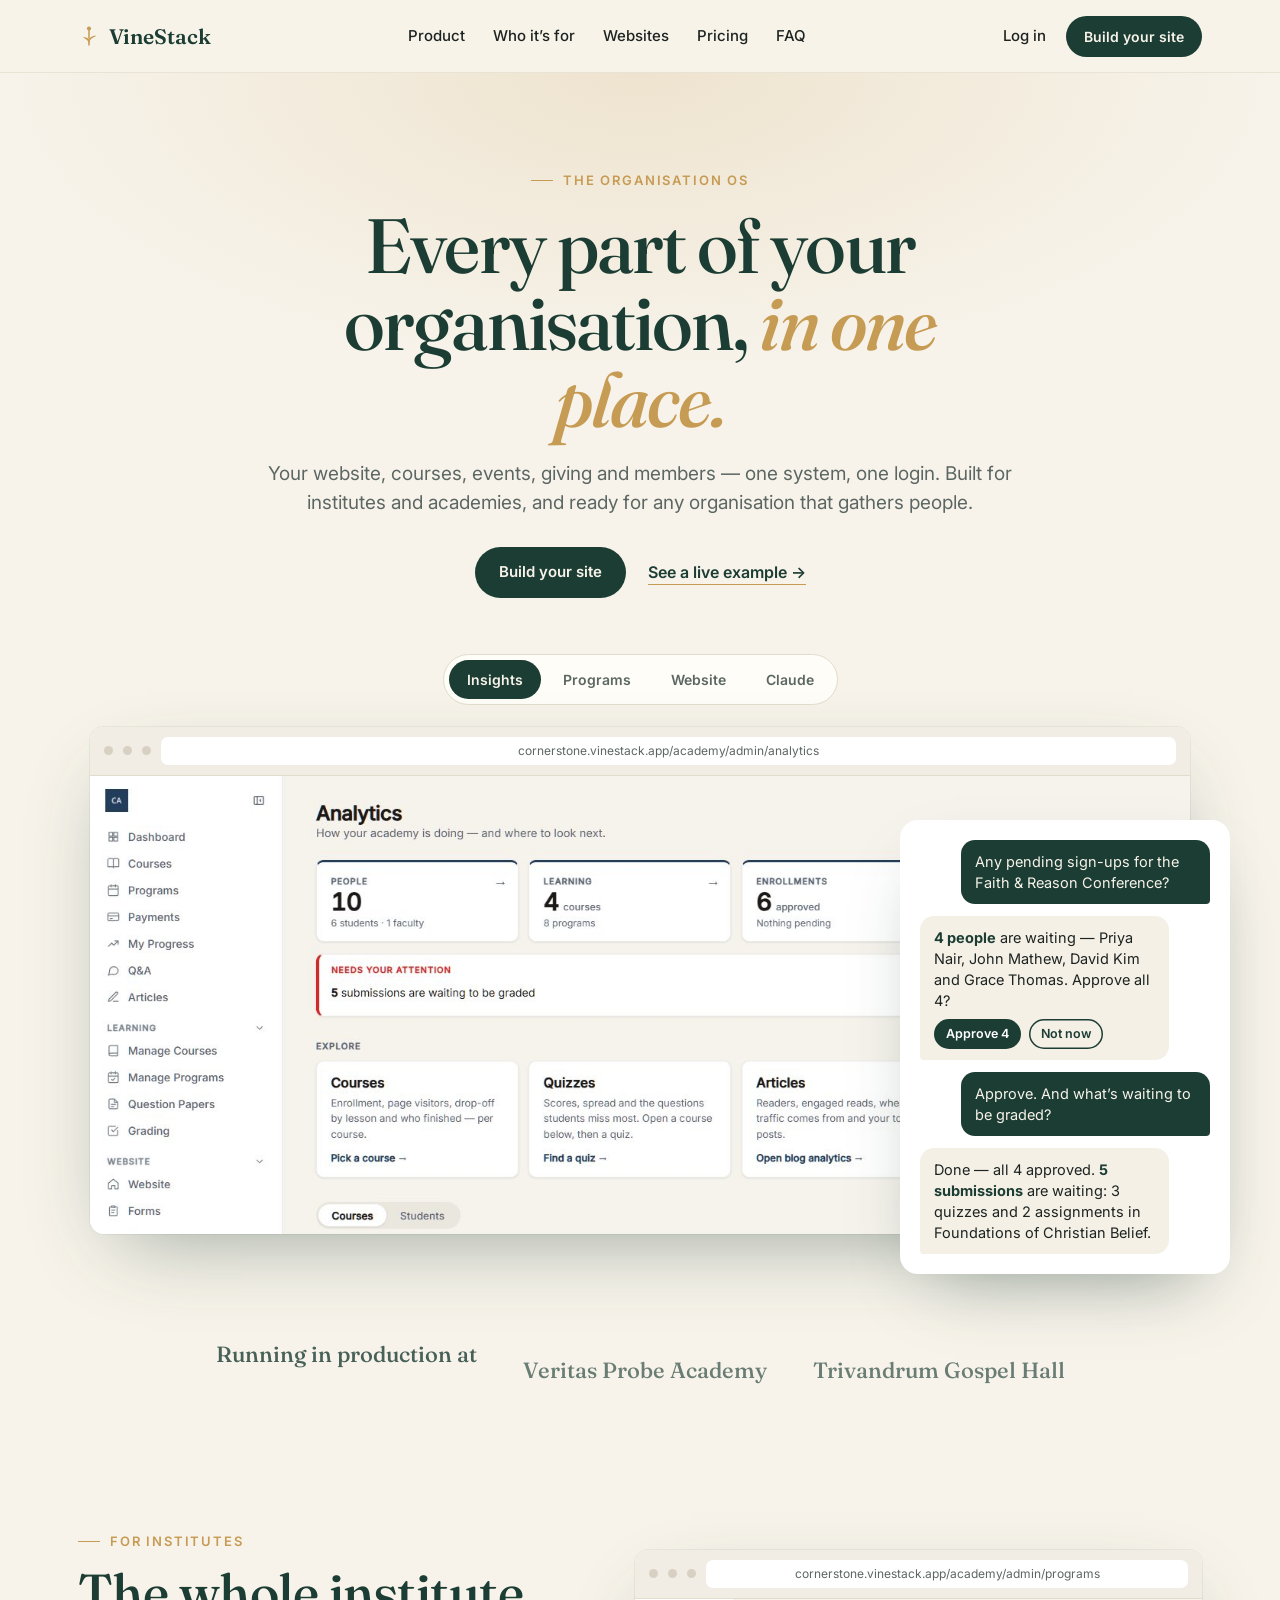
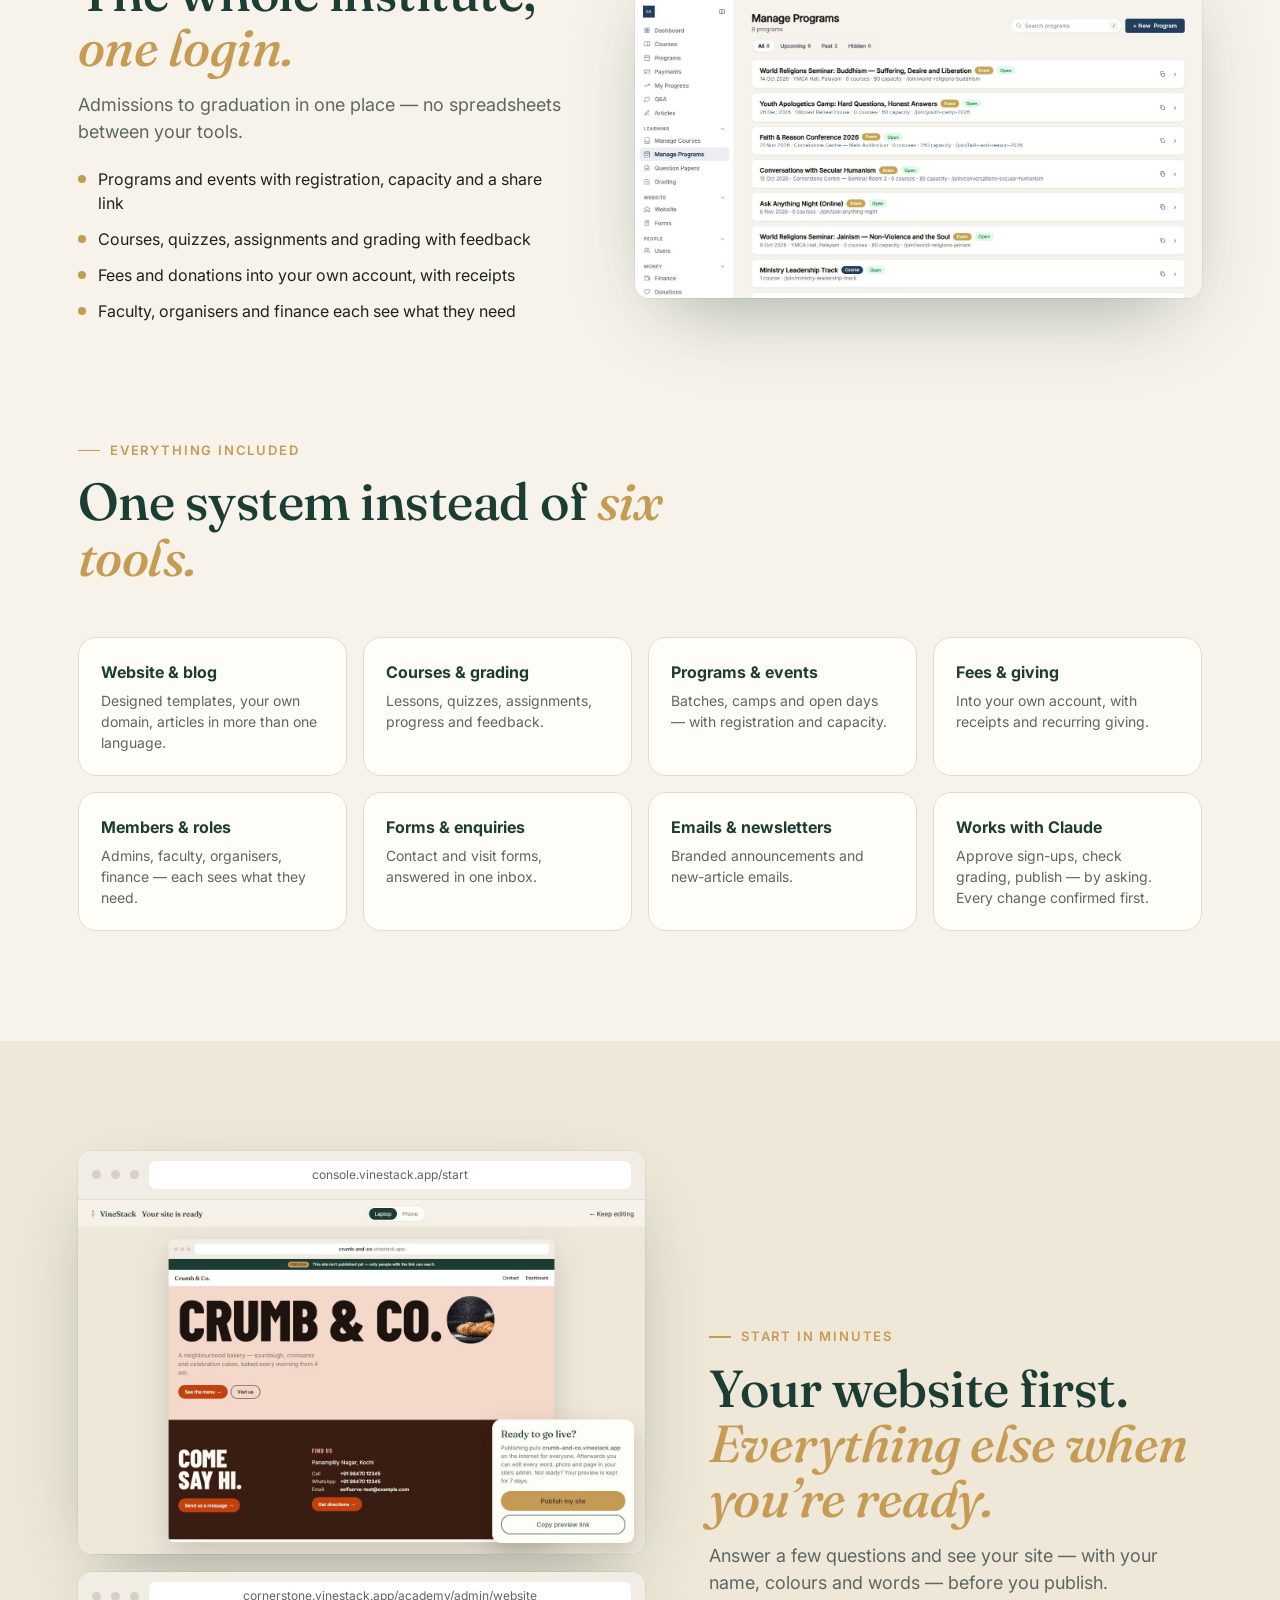
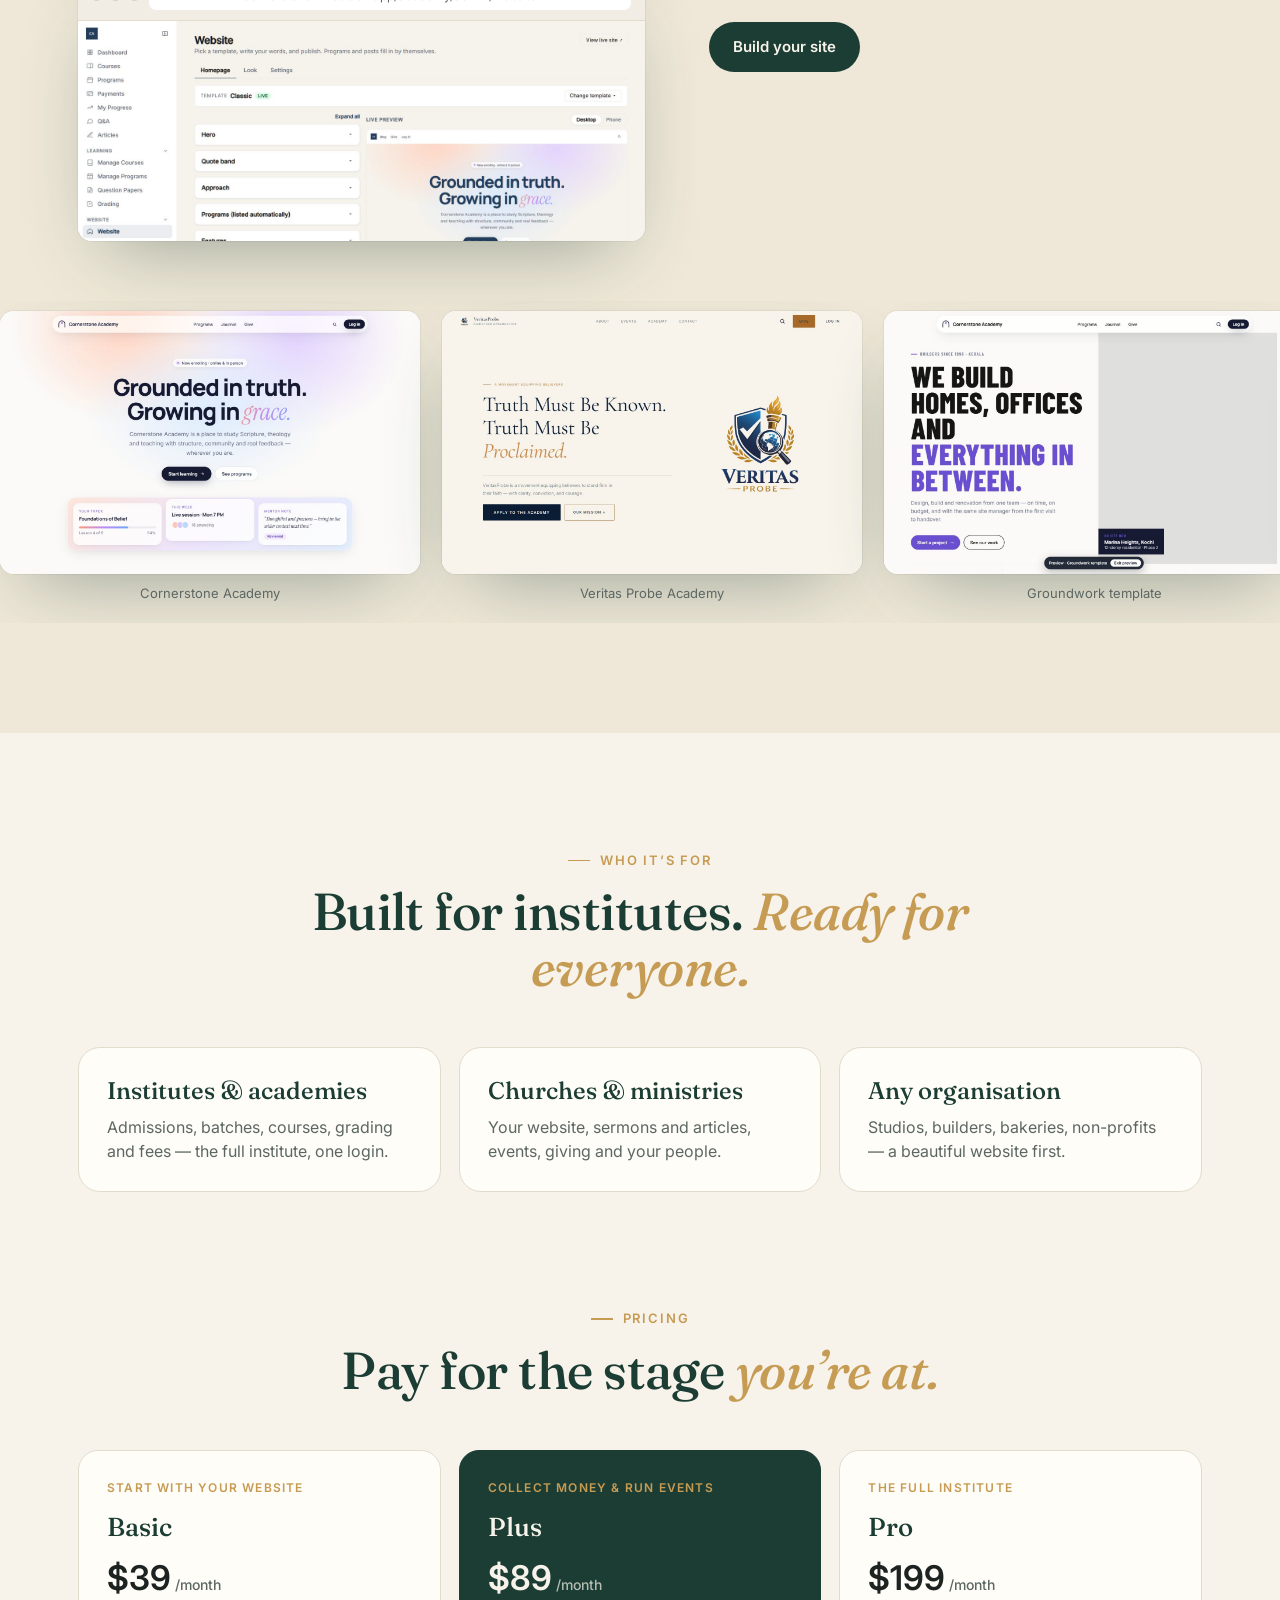
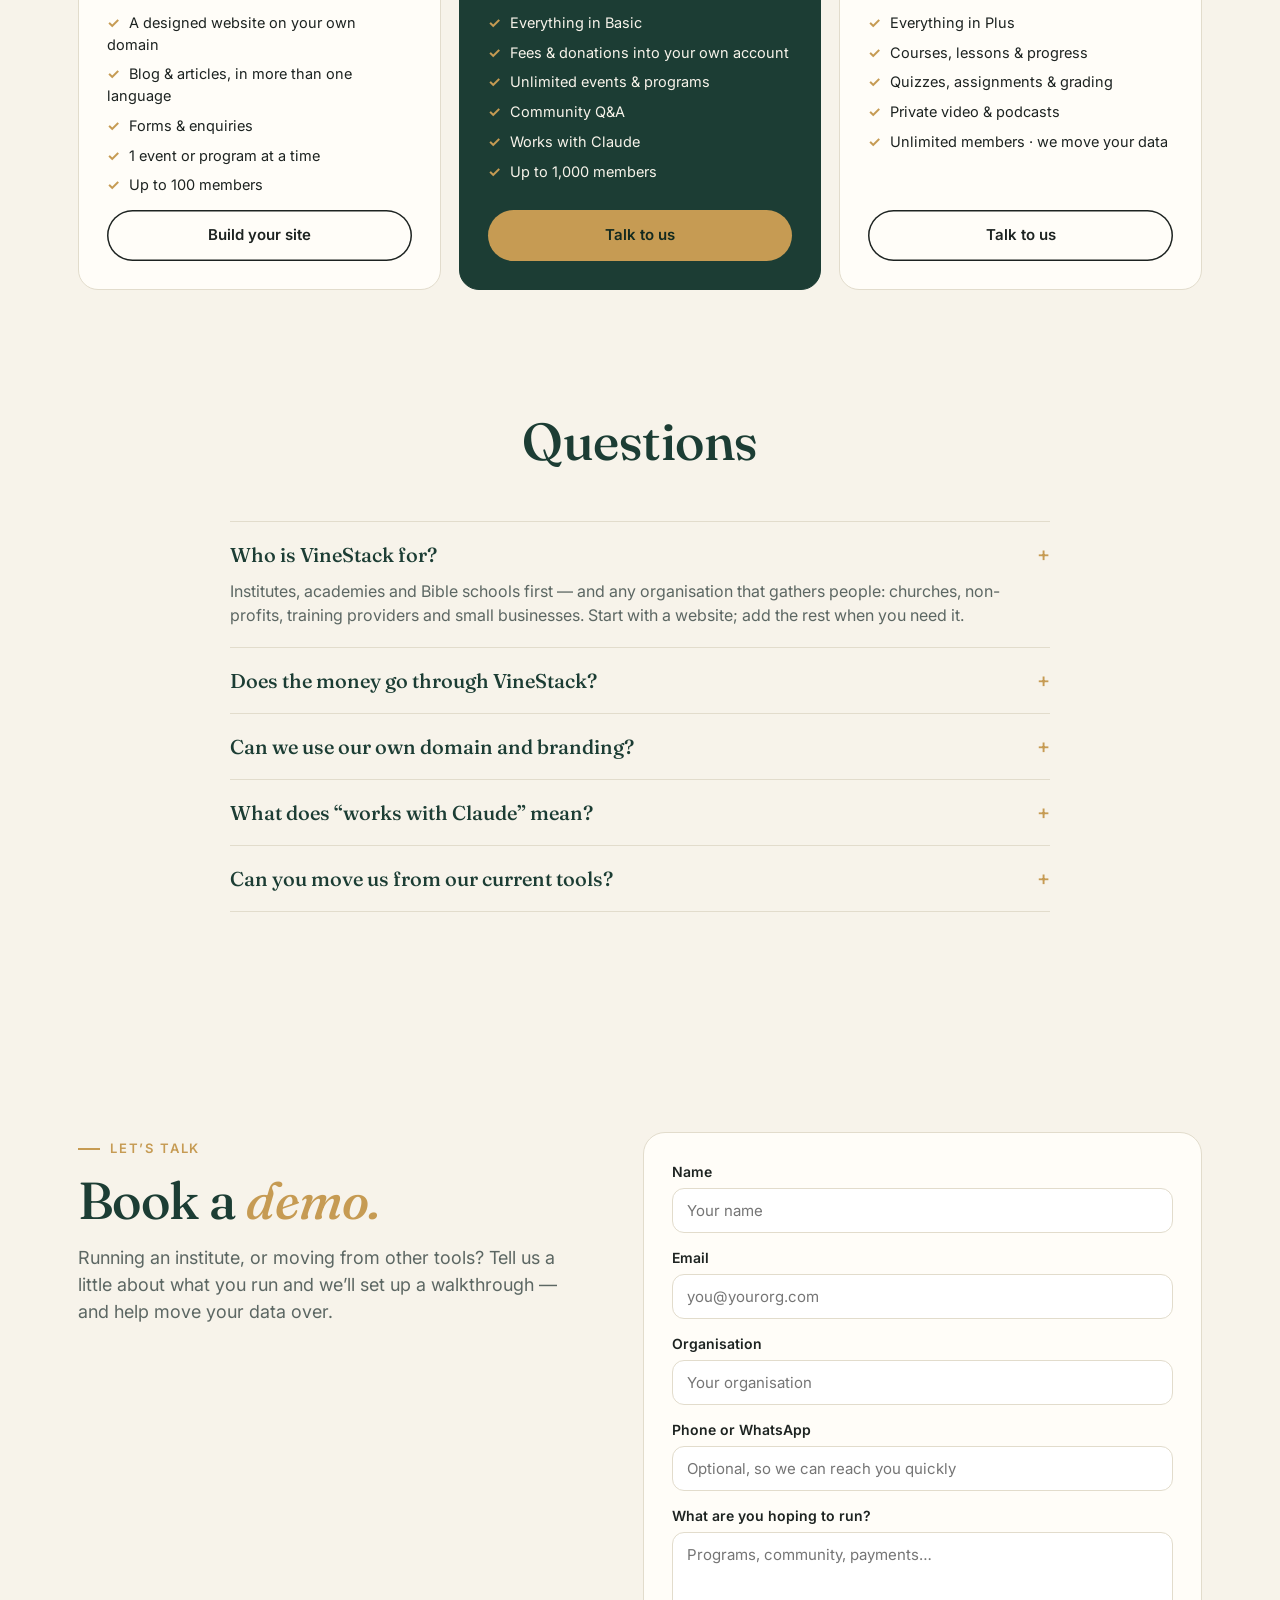
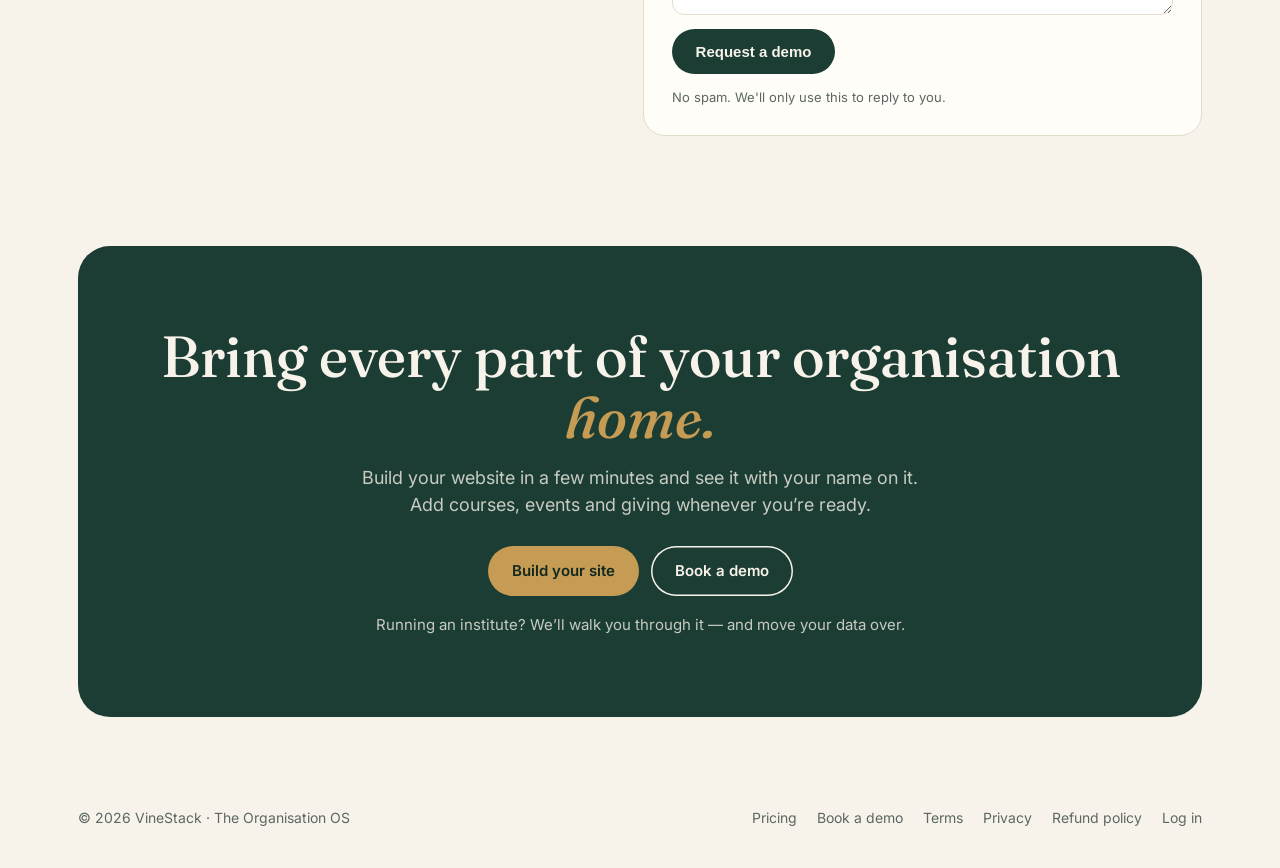
==== alternate.html @ e0dd8865 "feat(home): new homepage — "Every part of your organisation, in one place" Two designs up for review" ====
<!DOCTYPE html>
<html lang="en">
<head>
  <!-- Google tag (gtag.js) -->
  <script async src="https://www.googletagmanager.com/gtag/js?id=G-STNN6Y0M70"></script>
  <script>
    window.dataLayer = window.dataLayer || [];
    function gtag(){dataLayer.push(arguments);}
    gtag('js', new Date());
    gtag('config', 'G-STNN6Y0M70');
  </script>

  <meta charset="UTF-8" />
  <meta name="viewport" content="width=device-width, initial-scale=1.0" />

  <!-- Primary meta -->
  <title>VineStack — every part of your organisation, in one place</title>
  <meta name="description" content="The Organisation OS: your website, courses, events, giving and members in one system with one login. Built for institutes and academies, ready for any organisation that gathers people." />
  <meta name="keywords" content="organisation OS, all-in-one platform, LMS, learning management system, online courses, quizzes and grading, event registration, online giving, donations, member management, community platform, academy software, church software, ministry software, non-profit software, VineStack" />
  <meta name="author" content="VineStack" />
  <meta name="robots" content="noindex, follow" />
  <meta name="theme-color" content="#1c3d34" />
  <link rel="canonical" href="https://vinestack.app/" />
  <link rel="icon" href="/favicon.ico" sizes="any" />
  <link rel="icon" type="image/png" sizes="32x32" href="/favicon-32x32.png" />
  <link rel="icon" type="image/png" sizes="16x16" href="/favicon-16x16.png" />
  <link rel="apple-touch-icon" sizes="180x180" href="/apple-touch-icon.png" />

  <!-- Open Graph / Facebook / WhatsApp / LinkedIn -->
  <meta property="og:type" content="website" />
  <meta property="og:site_name" content="VineStack" />
  <meta property="og:url" content="https://vinestack.app/" />
  <meta property="og:title" content="VineStack — every part of your organisation, in one place" />
  <meta property="og:description" content="The Organisation OS: your website, courses, events, giving and members in one system with one login. Built for institutes and academies, ready for any organisation that gathers people." />
  <meta property="og:image" content="https://vinestack.app/og-image.png" />
  <meta property="og:image:width" content="1200" />
  <meta property="og:image:height" content="630" />
  <meta property="og:image:alt" content="VineStack: the operating system for your organisation" />
  <meta property="og:locale" content="en_US" />

  <!-- Twitter / X -->
  <meta name="twitter:card" content="summary_large_image" />
  <meta name="twitter:title" content="VineStack — every part of your organisation, in one place" />
  <meta name="twitter:description" content="The Organisation OS: your website, courses, events, giving and members in one system with one login. Built for institutes and academies, ready for any organisation that gathers people." />
  <meta name="twitter:image" content="https://vinestack.app/og-image.png" />

  <!-- Structured data: helps Google show it as a software product -->
  <script type="application/ld+json">
  {
    "@context": "https://schema.org",
    "@type": "SoftwareApplication",
    "name": "VineStack",
    "applicationCategory": "EducationalApplication",
    "applicationSubCategory": "Learning and organisation management",
    "operatingSystem": "Web",
    "url": "https://vinestack.app/",
    "image": "https://vinestack.app/og-image.png",
    "description": "The operating system for academies, churches, non-profits and training organisations: courses and programs, quizzes and grading, events, content, community and payments in one system.",
    "featureList": "Programs and courses, Quizzes and grading, Progress tracking, Event registration, Articles and blog, Q&A community, Fees and online giving, Roles and permissions, Custom domain and branding, Works with Claude (MCP)",
    "publisher": { "@type": "Organization", "name": "VineStack", "url": "https://vinestack.app/" },
    "offers": {
      "@type": "AggregateOffer",
      "lowPrice": "2499",
      "highPrice": "9999",
      "priceCurrency": "INR"
    }
  }
  </script>
  <script type="application/ld+json">
{
  "@context": "https://schema.org",
  "@type": "Organization",
  "name": "VineStack",
  "url": "https://vinestack.app/",
  "logo": "https://vinestack.app/apple-touch-icon.png",
  "description": "VineStack makes the operating system for academies, churches, non-profits and training organisations."
}
  </script>
  <script type="application/ld+json">
{
  "@context": "https://schema.org",
  "@type": "FAQPage",
  "mainEntity": [
    {
      "@type": "Question",
      "name": "Who is VineStack for?",
      "acceptedAnswer": {
        "@type": "Answer",
        "text": "Academies, churches and faith organisations, non-profits, coaches and training organisations: anyone who runs programs, teaches or trains people, and wants their community in one place. It is built for education first and works for any organisation that gathers and grows people."
      }
    },
    {
      "@type": "Question",
      "name": "What does VineStack replace?",
      "acceptedAnswer": {
        "@type": "Answer",
        "text": "Most organisations stitch together a course platform, a quiz or grading tool, event sign-up forms, a donation page, a blog and a member spreadsheet. VineStack does all of it in one system, with one member list, one login and one design."
      }
    },
    {
      "@type": "Question",
      "name": "How do payments work, and which countries do you support?",
      "acceptedAnswer": {
        "@type": "Answer",
        "text": "Course fees, event registrations and donations go straight into your organisation's own payment account. VineStack never holds your money. Razorpay is supported today and Stripe is on the way, and we set up your payment provider with you during onboarding."
      }
    },
    {
      "@type": "Question",
      "name": "Can we use our own domain and branding?",
      "acceptedAnswer": {
        "@type": "Answer",
        "text": "Yes. On every plan your site runs on your own domain, with your colours, fonts, menu and homepage, all set from the admin console without code."
      }
    },
    {
      "@type": "Question",
      "name": "Is our data kept separate and backed up?",
      "acceptedAnswer": {
        "@type": "Answer",
        "text": "Yes. Every organisation's data is kept separate from every other organisation's, and the whole system is backed up automatically to private storage on a schedule."
      }
    },
    {
      "@type": "Question",
      "name": "What does “Works with Claude” mean?",
      "acceptedAnswer": {
        "@type": "Answer",
        "text": "On Pro, you can connect Claude to VineStack and run everyday work by asking: grade the next submission, approve sign-ups, check who still owes fees, draft and publish an article. Claude acts with your own permissions, every change is confirmed before it happens, and admins decide whether it is switched on."
      }
    },
    {
      "@type": "Question",
      "name": "Does it work on phones?",
      "acceptedAnswer": {
        "@type": "Answer",
        "text": "Yes. Every page, from lessons and quizzes to the admin tools, is built to work on phones, tablets and desktops."
      }
    },
    {
      "@type": "Question",
      "name": "Can you help us move from our current tools?",
      "acceptedAnswer": {
        "@type": "Answer",
        "text": "Yes. We set up every plan with you, and setup is free when you pay yearly. On Pro we also migrate your data for you. Non-profits can ask about our discount."
      }
    }
  ]
}
  </script>

  <link rel="preconnect" href="https://fonts.googleapis.com" />
  <link rel="preconnect" href="https://fonts.gstatic.com" crossorigin />
  <link href="https://fonts.googleapis.com/css2?family=Fraunces:ital,opsz,wght@0,9..144,400;0,9..144,500;0,9..144,600;1,9..144,500&family=Inter:wght@400;500;600;700&display=swap" rel="stylesheet" />
  <link rel="stylesheet" href="/home.css" />
<style>
.b-hero { padding: 90px 0 0; text-align: center; background: radial-gradient(900px 420px at 50% 0%, rgba(198,155,83,.18), transparent 70%); }
.b-hero h1 { margin: 18px auto 0; max-width: 15ch; font: 500 clamp(46px, 6vw, 84px)/1 var(--serif); color: var(--vine); letter-spacing: -0.025em; }
.b-hero h1 em { color: var(--gold); }
.b-hero p { margin: 22px auto 30px; max-width: 40em; font-size: 19px; color: var(--mut); }
.b-hero .row { display: flex; gap: 12px; justify-content: center; flex-wrap: wrap; }
.b-tabs { display: inline-flex; gap: 4px; margin: 56px auto 22px; padding: 5px; border-radius: 99px; background: var(--paper); border: 1px solid var(--line); flex-wrap: wrap; justify-content: center; }
.b-tabs span { padding: 9px 18px; border-radius: 99px; font-size: 14px; font-weight: 600; color: var(--mut); }
.b-tabs span.on { background: var(--vine); color: var(--ivory); }
.b-stage { max-width: 1100px; margin: 0 auto; position: relative; text-align: left; }
.b-stage .float { position: absolute; right: -40px; bottom: -40px; width: 330px; }
.b-logos { padding: 90px 0 30px; text-align: center; font-size: 14px; color: var(--mut); }
.b-logos div { display: flex; justify-content: center; gap: 46px; flex-wrap: wrap; margin-top: 16px; font: 500 22px var(--serif); color: var(--vine); opacity: .8; }
.b-split { display: grid; grid-template-columns: 1fr 1.15fr; gap: 64px; align-items: center; }
.b-split.rev { grid-template-columns: 1.15fr 1fr; }
.b-list { margin: 22px 0 0; padding: 0; list-style: none; display: grid; gap: 12px; }
.b-list li { display: flex; gap: 12px; font-size: 16px; }
.b-list li::before { content: ''; flex: none; width: 8px; height: 8px; border-radius: 50%; background: var(--gold); margin-top: 8px; }
.b-grid { display: grid; grid-template-columns: repeat(4, 1fr); gap: 16px; }
.b-grid div { background: var(--paper); border: 1px solid var(--line); border-radius: 18px; padding: 22px; }
.b-grid b { display: block; font-size: 16px; margin-bottom: 6px; color: var(--vine); }
.b-grid p { margin: 0; font-size: 14px; color: var(--mut); }
.b-who { display: grid; grid-template-columns: repeat(3, 1fr); gap: 18px; }
.b-who article { padding: 28px; border-radius: 22px; background: var(--paper); border: 1px solid var(--line); }
.b-who h3 { margin: 0 0 10px; font: 500 24px var(--serif); color: var(--vine); }
.b-who p { margin: 0; color: var(--mut); }
@media (max-width: 900px) {
  .b-stage .float { position: static; width: auto; margin-top: 20px; }
  .b-split, .b-split.rev { grid-template-columns: 1fr; gap: 32px; }
  .b-grid { grid-template-columns: 1fr 1fr; }
  .b-who { grid-template-columns: 1fr; }
}

/* Book a demo (form posts to VineStack Leads) */
.demo-in { display: grid; grid-template-columns: 1fr 1.1fr; gap: 56px; align-items: start; }
.demo-form { background: var(--paper); border: 1px solid var(--line); border-radius: 22px; padding: 28px; display: grid; gap: 14px; }
.demo-form label { display: grid; gap: 6px; font-size: 14px; font-weight: 600; color: var(--ink); }
.demo-form input, .demo-form textarea { font: 400 15px var(--sans); padding: 12px 14px; border-radius: 12px; border: 1px solid var(--line); background: #fff; color: var(--ink); }
.demo-form input:focus, .demo-form textarea:focus { outline: 2px solid var(--gold-soft); border-color: var(--gold); }
.demo-form .btn { justify-self: start; }
.form-note { margin: 0; font-size: 13px; color: var(--mut); }
@media (max-width: 900px) { .demo-in { grid-template-columns: 1fr; gap: 28px; } }
</style>
</head>
<body>
<header class="nav"><div class="wrap">
  <a class="brand" href="/"><svg width="22" height="22" viewBox="0 0 32 32" aria-hidden="true"><path d="M16 29c0-6-4-9-9-11 5-1 9 1 9 6zM16 29c0-8 5-11 11-13-6-1-11 2-11 9z" fill="currentColor"/><path d="M16 29V7" stroke="currentColor" stroke-width="2.2" stroke-linecap="round" fill="none"/><circle cx="16" cy="5" r="3" fill="currentColor"/></svg>VineStack</a>
  <nav class="nav-links"><a href="#os">Product</a><a href="#who">Who it’s for</a><a href="#sites">Websites</a><a href="#plans">Pricing</a><a href="#faq">FAQ</a></nav>
  <div class="nav-right"><a href="https://console.vinestack.app/" style="font-weight:500;font-size:15px;margin-right:10px">Log in</a><a class="btn btn-sm btn-vine" href="https://console.vinestack.app/start">Build your site</a></div>
</div></header>

<section class="b-hero"><div class="wrap">
  <span class="eyebrow">The Organisation OS</span><h1>Every part of your organisation, <em>in one place.</em></h1><p>Your website, courses, events, giving and members — one system, one login. Built for institutes and academies, and ready for any organisation that gathers people.</p>
  <div class="row" style="align-items:center;gap:22px"><a class="btn btn-vine" href="https://console.vinestack.app/start">Build your site</a><a href="https://cornerstone.vinestack.app" target="_blank" rel="noopener" style="font-weight:600;color:var(--vine);border-bottom:1.5px solid var(--gold)">See a live example →</a></div>
  <div class="b-tabs"><span class="on">Insights</span><span>Programs</span><span>Website</span><span>Claude</span></div>
  <div class="b-stage"><div class="frame"><div class="frame-bar"><i></i><i></i><i></i><span>cornerstone.vinestack.app/academy/admin/analytics</span></div><img src="/img/r-analytics.jpg" alt="" style="aspect-ratio:1440/600;object-fit:cover;object-position:top"></div><div class="float"><div class="chat">
  <div class="msg me">Any pending sign-ups for the Faith &amp; Reason Conference?</div>
  <div class="msg ai"><b>4 people</b> are waiting — Priya Nair, John Mathew, David Kim and Grace Thomas. Approve all 4?<div class="confirm"><span>Approve 4</span><span>Not now</span></div></div>
  <div class="msg me">Approve. And what’s waiting to be graded?</div>
  <div class="msg ai">Done — all 4 approved. <b>5 submissions</b> are waiting: 3 quizzes and 2 assignments in Foundations of Christian Belief.</div>
</div></div></div>
</div></section>
<section class="b-logos"><div class="wrap">Running in production at<div><span>Veritas Probe Academy</span><span>Trivandrum Gospel Hall</span></div></div></section>
<section class="sec" id="os"><div class="wrap">
  <div class="b-split"><div class="sec-head" style="margin:0"><span class="eyebrow">For institutes</span><h2>The whole institute, <em>one login.</em></h2><p>Admissions to graduation in one place — no spreadsheets between your tools.</p>
    <ul class="b-list"><li>Programs and events with registration, capacity and a share link</li><li>Courses, quizzes, assignments and grading with feedback</li><li>Fees and donations into your own account, with receipts</li><li>Faculty, organisers and finance each see what they need</li></ul></div>
    <div><div class="frame"><div class="frame-bar"><i></i><i></i><i></i><span>cornerstone.vinestack.app/academy/admin/programs</span></div><img src="/img/r-programs.jpg" alt="" style="aspect-ratio:1440/760;object-fit:cover;object-position:top"></div></div></div>
</div></section>
<section class="sec" style="padding-top:0"><div class="wrap"><div class="sec-head"><span class="eyebrow">Everything included</span><h2>One system instead of <em>six tools.</em></h2></div>
  <div class="b-grid"><div><b>Website &amp; blog</b><p>Designed templates, your own domain, articles in more than one language.</p></div><div><b>Courses &amp; grading</b><p>Lessons, quizzes, assignments, progress and feedback.</p></div><div><b>Programs &amp; events</b><p>Batches, camps and open days — with registration and capacity.</p></div><div><b>Fees &amp; giving</b><p>Into your own account, with receipts and recurring giving.</p></div><div><b>Members &amp; roles</b><p>Admins, faculty, organisers, finance — each sees what they need.</p></div><div><b>Forms &amp; enquiries</b><p>Contact and visit forms, answered in one inbox.</p></div><div><b>Emails &amp; newsletters</b><p>Branded announcements and new-article emails.</p></div><div><b>Works with Claude</b><p>Approve sign-ups, check grading, publish — by asking. Every change confirmed first.</p></div></div></div></section>
<section class="sec" id="sites" style="background:var(--ivory2)"><div class="wrap"><div class="b-split rev">
  <div style="display:grid;gap:18px"><div class="frame"><div class="frame-bar"><i></i><i></i><i></i><span>console.vinestack.app/start</span></div><img src="/img/signup-review.jpg" alt=""></div><div class="frame"><div class="frame-bar"><i></i><i></i><i></i><span>cornerstone.vinestack.app/academy/admin/website</span></div><img src="/img/r-website.jpg" alt="" style="aspect-ratio:1440/560;object-fit:cover;object-position:top"></div></div>
  <div class="sec-head" style="margin:0"><span class="eyebrow">Start in minutes</span><h2>Your website first. <em>Everything else when you’re ready.</em></h2><p>Answer a few questions and see your site — with your name, colours and words — before you publish.</p>
    <div style="margin-top:26px"><a class="btn btn-vine" href="https://console.vinestack.app/start">Build your site</a></div></div></div></div>
  <div style="margin-top:60px"><div style="overflow:hidden;padding:10px 0 20px"><div class="strip"><div><div class="frame"><img src="/img/site-cornerstone.jpg" alt=""></div><div class="strip-cap">Cornerstone Academy</div></div><div><div class="frame"><img src="/img/site-veritas.jpg" alt=""></div><div class="strip-cap">Veritas Probe Academy</div></div><div><div class="frame"><img src="/img/site-groundwork.jpg" alt=""></div><div class="strip-cap">Groundwork template</div></div><div><div class="frame"><img src="/img/site-shopfront.jpg" alt=""></div><div class="strip-cap">Shopfront template</div></div><div><div class="frame"><img src="/img/site-billboard.jpg" alt=""></div><div class="strip-cap">Billboard template</div></div><div><div class="frame"><img src="/img/site-cornerstone.jpg" alt=""></div><div class="strip-cap">Cornerstone Academy</div></div><div><div class="frame"><img src="/img/site-veritas.jpg" alt=""></div><div class="strip-cap">Veritas Probe Academy</div></div><div><div class="frame"><img src="/img/site-groundwork.jpg" alt=""></div><div class="strip-cap">Groundwork template</div></div><div><div class="frame"><img src="/img/site-shopfront.jpg" alt=""></div><div class="strip-cap">Shopfront template</div></div><div><div class="frame"><img src="/img/site-billboard.jpg" alt=""></div><div class="strip-cap">Billboard template</div></div></div></div></div></section>
<section class="sec" id="who"><div class="wrap"><div class="sec-head center"><span class="eyebrow">Who it’s for</span><h2>Built for institutes. <em>Ready for everyone.</em></h2></div>
  <div class="b-who"><article><h3>Institutes &amp; academies</h3><p>Admissions, batches, courses, grading and fees — the full institute, one login.</p></article><article><h3>Churches &amp; ministries</h3><p>Your website, sermons and articles, events, giving and your people.</p></article><article><h3>Any organisation</h3><p>Studios, builders, bakeries, non-profits — a beautiful website first.</p></article></div></div></section>
<section class="sec" id="plans" style="padding-top:0"><div class="wrap"><div class="sec-head center"><span class="eyebrow">Pricing</span><h2>Pay for the stage <em>you’re at.</em></h2></div><div class="plans">
  <div class="plan"><span class="stage">Start with your website</span><h3>Basic</h3><div class="price"><span data-k="cur">₹</span><span class="price-amt" data-plan="basic">2,499</span><small> /month</small></div>
    <ul><li>A designed website on your own domain</li><li>Blog &amp; articles, in more than one language</li><li>Forms &amp; enquiries</li><li>1 event or program at a time</li><li>Up to 100 members</li></ul><a class="btn btn-line" href="https://console.vinestack.app/start">Build your site</a></div>
  <div class="plan feat"><span class="stage">Collect money &amp; run events</span><h3>Plus</h3><div class="price"><span data-k="cur">₹</span><span class="price-amt" data-plan="plus">4,999</span><small> /month</small></div>
    <ul><li>Everything in Basic</li><li>Fees &amp; donations into your own account</li><li>Unlimited events &amp; programs</li><li>Community Q&amp;A</li><li>Works with Claude</li><li>Up to 1,000 members</li></ul><a class="btn btn-gold" href="#demo">Talk to us</a></div>
  <div class="plan"><span class="stage">The full institute</span><h3>Pro</h3><div class="price"><span data-k="cur">₹</span><span class="price-amt" data-plan="pro">9,999</span><small> /month</small></div>
    <ul><li>Everything in Plus</li><li>Courses, lessons &amp; progress</li><li>Quizzes, assignments &amp; grading</li><li>Private video &amp; podcasts</li><li>Unlimited members · we move your data</li></ul><a class="btn btn-line" href="#demo">Talk to us</a></div>
</div></div></section>
<section class="sec" id="faq" style="padding-top:0"><div class="wrap"><div class="sec-head center"><h2>Questions</h2></div><div class="faq">
  <details open><summary>Who is VineStack for?</summary><p>Institutes, academies and Bible schools first — and any organisation that gathers people: churches, non-profits, training providers and small businesses. Start with a website; add the rest when you need it.</p></details>
  <details><summary>Does the money go through VineStack?</summary><p>No. Fees and donations go straight into your organisation’s own Razorpay or Stripe account. VineStack never holds your money.</p></details>
  <details><summary>Can we use our own domain and branding?</summary><p>Yes, on every plan — your domain, your colours, your logo and your words, all changed from your own admin.</p></details>
  <details><summary>What does “works with Claude” mean?</summary><p>Connect Claude and run everyday work by asking — check who owes fees, approve sign-ups, grade the next submission, publish an article. Every change is confirmed before it happens.</p></details>
  <details><summary>Can you move us from our current tools?</summary><p>Yes. Setup is included on yearly plans, and on Pro we migrate your data for you.</p></details>
</div></div></section>
<section class="sec demo" id="demo"><div class="wrap demo-in">
  <div class="sec-head" style="margin:0"><span class="eyebrow">Let’s talk</span><h2>Book a <em>demo.</em></h2>
    <p>Running an institute, or moving from other tools? Tell us a little about what you run and we’ll set up a walkthrough — and help move your data over.</p></div>
  <form class="demo-form" id="demo-form">
        <!-- Goes to VineStack (Platform console → Leads). Honeypot: people never see or fill it. -->
        <input type="text" name="website" style="display:none" tabindex="-1" autocomplete="off" aria-hidden="true" />
        <label>Name
          <input type="text" name="name" required placeholder="Your name" />
        </label>
        <label>Email
          <input type="email" name="email" required placeholder="you@yourorg.com" />
        </label>
        <label>Organisation
          <input type="text" name="organisation" placeholder="Your organisation" />
        </label>
        <label>Phone or WhatsApp
          <input type="tel" name="phone" placeholder="Optional, so we can reach you quickly" autocomplete="tel" />
        </label>
        <label>What are you hoping to run?
          <textarea name="message" rows="3" placeholder="Programs, community, payments…"></textarea>
        </label>
        <button class="btn btn-vine" type="submit">Request a demo</button>
        <p class="form-note" id="form-status">No spam. We'll only use this to reply to you.</p>
      </form>
</div></section>
<div class="wrap" style="padding-bottom:30px"><div class="final"><h2>Bring every part of your organisation <em>home.</em></h2>
  <p>Build your website in a few minutes and see it with your name on it. Add courses, events and giving whenever you’re ready.</p>
  <div class="row"><a class="btn btn-gold" href="https://console.vinestack.app/start">Build your site</a><a class="btn btn-line" href="#demo">Book a demo</a></div>
  <p style="margin:18px auto 0;font-size:15px">Running an institute? We’ll walk you through it — and move your data over.</p></div></div>
<footer class="foot"><div class="wrap"><span>© 2026 VineStack · The Organisation OS</span><nav><a href="#plans">Pricing</a><a href="#demo">Book a demo</a><a href="/terms">Terms</a><a href="/privacy">Privacy</a><a href="/refund-policy">Refund policy</a><a href="https://console.vinestack.app/">Log in</a></nav></div></footer>
<script type="application/json" id="vs-prices">{"in": {"currency": "INR", "cur": "₹", "save": "2 months free", "plans": {"basic": {"monthly": "2,499", "annual": "2,083", "yearly": "24,990"}, "plus": {"monthly": "4,999", "annual": "4,166", "yearly": "49,990"}, "pro": {"monthly": "9,999", "annual": "8,333", "yearly": "99,990"}}, "k": {"onboarding": "₹4,999 once", "paymentsFoot": "fees and donations go straight into your organisation's own account. Razorpay is supported today and Stripe is on the way. We'll set up your payment provider with you during onboarding."}}, "us": {"currency": "USD", "cur": "$", "save": "2 months free", "plans": {"basic": {"monthly": "39", "annual": "33", "yearly": "390"}, "plus": {"monthly": "89", "annual": "74", "yearly": "890"}, "pro": {"monthly": "199", "annual": "166", "yearly": "1,990"}}, "k": {"onboarding": "$149 once", "paymentsFoot": "fees and donations go straight into your organisation's own account. Razorpay is supported today and Stripe is on the way. We'll set up your payment provider with you during onboarding."}}}</script>
<script>
  // Region prices: the edge worker fills them in; locally, pick by time zone / ?region=.
  (function () {
    const PRICES = JSON.parse(document.getElementById('vs-prices').textContent);
    function setRegion(r) {
      const P = PRICES[r]; if (!P) return;
      document.documentElement.dataset.region = r;
      document.querySelectorAll('.price-amt').forEach((el) => { el.textContent = P.plans[el.dataset.plan].monthly; });
      document.querySelectorAll('[data-k="cur"]').forEach((el) => { el.textContent = P.cur; });
    }
    const served = Object.keys(PRICES);
    if (served.length === 1) { setRegion(served[0]); return; }
    const q = (new URLSearchParams(location.search).get('region') || '').toLowerCase();
    if (PRICES[q]) { setRegion(q); return; }
    const tz = Intl.DateTimeFormat().resolvedOptions().timeZone || '';
    setRegion(/^Asia\/(Kolkata|Calcutta)$/.test(tz) ? 'in' : 'us');
  })();
    document.getElementById('demo-form').addEventListener('submit', async (e) => {
      e.preventDefault();
      const form = e.currentTarget;
      const status = document.getElementById('form-status');
      const btn = form.querySelector('button[type="submit"]');
      const original = btn.textContent;

      btn.disabled = true;
      btn.textContent = 'Sending…';
      status.textContent = '';
      status.style.color = '';

      try {
        const data = Object.fromEntries(new FormData(form));
        data.region = document.documentElement.dataset.region || ''; // which prices they saw
        const res = await fetch('https://api.vinestack.app/api/leads', {
          method: 'POST',
          headers: { 'Content-Type': 'application/json', Accept: 'application/json' },
          body: JSON.stringify(data),
        });
        const json = await res.json().catch(() => ({}));
        if (res.ok && json.ok) {
          form.reset();
          btn.textContent = 'Sent ✓';
          status.textContent = "Thanks! We'll be in touch shortly.";
          status.style.color = 'var(--vine)';
        } else {
          // 400 = something to fix in the form (e.g. the email); show it as-is.
          const e = new Error(json.message || 'Submission failed');
          e.show = res.status === 400 && typeof json.message === 'string';
          throw e;
        }
      } catch (err) {
        btn.disabled = false;
        btn.textContent = original;
        status.textContent = err.show ? err.message : "Sorry, that didn't send. Please email us directly.";
        status.style.color = 'var(--danger, #c0392b)';
      }
    });
</script>
</body>
</html>
---- home.css ----
/* Shared base for the three vinestack.app homepage mockups (A, B, D). */
:root {
  --vine: #1c3d34; --vine-dark: #12291f; --vine-2: #24493f;
  --ivory: #f7f3ea; --ivory2: #efe8d8; --paper: #fffdf8;
  --gold: #c69b53; --gold-soft: #e7cfa0;
  --ink: #1d2321; --mut: #5c6763; --line: #e2dccc;
  --serif: 'Fraunces', Georgia, serif; --sans: 'Inter', system-ui, sans-serif;
}
* { box-sizing: border-box; }
html { scroll-behavior: smooth; }
body { margin: 0; background: var(--ivory); color: var(--ink); font-family: var(--sans); -webkit-font-smoothing: antialiased; line-height: 1.5; }
a { color: inherit; text-decoration: none; }
img { display: block; max-width: 100%; }
.wrap { max-width: 1180px; margin: 0 auto; padding: 0 28px; }
.serif { font-family: var(--serif); }
.eyebrow { display: inline-flex; align-items: center; gap: 10px; font-size: 13px; font-weight: 600; letter-spacing: 0.14em; text-transform: uppercase; color: var(--gold); }
.eyebrow::before { content: ''; width: 22px; height: 1.5px; background: currentColor; }
.btn { display: inline-flex; align-items: center; justify-content: center; gap: 8px; padding: 14px 24px; border-radius: 999px; font-weight: 600; font-size: 15px; border: 0; cursor: pointer; transition: transform .15s, background .15s; }
.btn:hover { transform: translateY(-1px); }
.btn-vine { background: var(--vine); color: var(--ivory); }
.btn-gold { background: var(--gold); color: var(--vine-dark); }
.btn-line { box-shadow: inset 0 0 0 1.5px currentColor; }
.btn-sm { padding: 10px 18px; font-size: 14px; }

/* nav */
.nav { position: sticky; top: 0; z-index: 30; backdrop-filter: blur(14px); background: rgba(247, 243, 234, 0.82); border-bottom: 1px solid rgba(226, 220, 204, 0.7); }
.nav .wrap { display: flex; align-items: center; justify-content: space-between; height: 72px; gap: 20px; }
.brand { display: flex; align-items: center; gap: 9px; font: 600 21px var(--serif); color: var(--vine); }
.brand svg { color: var(--gold); }
.nav-links { display: flex; align-items: center; gap: 28px; font-size: 15px; font-weight: 500; }
.nav-links a:not(.btn):hover { color: var(--gold); }
.nav-right { display: flex; align-items: center; gap: 10px; }
.nav.dark { background: rgba(18, 41, 31, 0.78); border-color: rgba(255, 255, 255, 0.08); color: var(--ivory); }
.nav.dark .brand { color: var(--ivory); }

/* sections */
.sec { padding: 110px 0; }
.sec-head { max-width: 680px; margin-bottom: 52px; }
.sec-head.center { margin-left: auto; margin-right: auto; text-align: center; }
.sec-head h2 { margin: 14px 0 0; font: 500 clamp(34px, 4.2vw, 52px)/1.06 var(--serif); color: var(--vine); letter-spacing: -0.01em; }
.sec-head h2 em { color: var(--gold); }
.sec-head p { margin: 16px 0 0; font-size: 18px; color: var(--mut); }

/* browser frame */
.frame { border-radius: 14px; overflow: hidden; background: #fff; box-shadow: 0 30px 80px -30px rgba(28, 61, 52, 0.45), 0 0 0 1px rgba(28, 61, 52, 0.06); }
.frame-bar { display: flex; align-items: center; gap: 10px; padding: 10px 14px; background: #f1ede5; border-bottom: 1px solid var(--line); }
.frame-bar i { width: 9px; height: 9px; border-radius: 50%; background: #d8d1c3; }
.frame-bar span { flex: 1; text-align: center; font-size: 12px; color: var(--mut); background: #fff; border-radius: 7px; padding: 5px; }

/* drawn admin dashboard */
.dash { display: grid; grid-template-columns: 190px 1fr; min-height: 420px; font-size: 12.5px; background: #fbfaf6; }
.dash-side { background: var(--vine); color: rgba(247, 243, 234, 0.8); padding: 18px 12px; display: grid; align-content: start; gap: 3px; }
.dash-side b { color: var(--ivory); font: 600 15px var(--serif); padding: 0 8px 14px; }
.dash-side span { padding: 8px 10px; border-radius: 8px; display: flex; align-items: center; gap: 9px; }
.dash-side span.on { background: rgba(255, 255, 255, 0.1); color: #fff; }
.dash-side span i { width: 7px; height: 7px; border-radius: 2px; background: var(--gold); opacity: 0.8; }
.dash-main { padding: 22px; display: grid; gap: 14px; align-content: start; }
.dash-main h4 { margin: 0; font: 500 20px var(--serif); color: var(--vine); }
.dash-kpis { display: grid; grid-template-columns: repeat(3, 1fr); gap: 12px; }
.kpi { background: #fff; border: 1px solid var(--line); border-radius: 12px; padding: 13px 14px; }
.kpi small { color: var(--mut); display: block; }
.kpi b { display: block; font: 600 22px var(--sans); margin-top: 4px; color: var(--ink); }
.kpi em { font-style: normal; color: #2f7a4f; font-size: 11.5px; }
.dash-row { display: grid; grid-template-columns: 1.3fr 1fr; gap: 12px; }
.panel { background: #fff; border: 1px solid var(--line); border-radius: 12px; padding: 13px 14px; }
.panel h5 { margin: 0 0 10px; font-size: 12.5px; }
.prow { display: flex; justify-content: space-between; align-items: center; padding: 7px 0; border-top: 1px solid #f0ece2; }
.prow:first-of-type { border-top: 0; }
.chip { font-size: 10.5px; font-weight: 600; padding: 2px 8px; border-radius: 99px; background: #e6f2ea; color: #2f7a4f; }
.chip.gold { background: #f6ecd6; color: #8a6420; }
.bar { height: 6px; border-radius: 99px; background: #eee8db; overflow: hidden; margin-top: 6px; }
.bar i { display: block; height: 100%; background: var(--vine); border-radius: inherit; }

/* claude chat */
.chat { background: #fff; border-radius: 18px; padding: 20px; box-shadow: 0 30px 70px -30px rgba(28, 61, 52, 0.4); display: grid; gap: 12px; font-size: 14.5px; }
.msg { max-width: 86%; padding: 11px 14px; border-radius: 14px; line-height: 1.45; }
.msg.me { justify-self: end; background: var(--vine); color: var(--ivory); border-bottom-right-radius: 4px; }
.msg.ai { background: #f4f0e6; border-bottom-left-radius: 4px; }
.msg.ai b { color: var(--vine); }
.confirm { display: flex; gap: 8px; margin-top: 8px; }
.confirm span { font-size: 12.5px; font-weight: 600; padding: 6px 12px; border-radius: 99px; background: var(--vine); color: #fff; }
.confirm span + span { background: transparent; color: var(--vine); box-shadow: inset 0 0 0 1.5px var(--vine); }

/* sites strip */
.strip { display: flex; gap: 22px; width: max-content; animation: scroll 60s linear infinite; }
.strip .frame { width: 420px; flex: none; }
.strip .frame img { aspect-ratio: 16 / 10; object-fit: cover; object-position: top; width: 100%; }
.strip-cap { font-size: 13px; color: var(--mut); margin-top: 10px; text-align: center; }
@keyframes scroll { to { transform: translateX(-50%); } }

/* plans */
.plans { display: grid; grid-template-columns: repeat(3, 1fr); gap: 18px; }
.plan { background: var(--paper); border: 1px solid var(--line); border-radius: 20px; padding: 28px; display: flex; flex-direction: column; gap: 14px; }
.plan h3 { margin: 0; font: 500 26px var(--serif); color: var(--vine); }
.plan .stage { font-size: 12px; font-weight: 600; letter-spacing: 0.1em; text-transform: uppercase; color: var(--gold); }
.plan .price { font: 600 34px var(--sans); color: var(--ink); }
.plan .price small { font-size: 14px; font-weight: 500; color: var(--mut); }
.plan ul { margin: 0; padding: 0; list-style: none; display: grid; gap: 8px; font-size: 14.5px; }
.plan li::before { content: '✓'; color: var(--gold); font-weight: 700; margin-right: 9px; }
.plan.feat { background: var(--vine); color: var(--ivory); border-color: var(--vine); }
.plan.feat h3, .plan.feat .price { color: var(--ivory); }
.plan.feat .price small { color: rgba(247, 243, 234, 0.7); }
.plan .btn { margin-top: auto; }

/* faq + cta + footer */
.faq { max-width: 820px; margin: 0 auto; }
.faq details { border-top: 1px solid var(--line); padding: 20px 0; }
.faq details:last-child { border-bottom: 1px solid var(--line); }
.faq summary { list-style: none; cursor: pointer; display: flex; justify-content: space-between; gap: 20px; font: 500 20px var(--serif); color: var(--vine); }
.faq summary::after { content: '+'; color: var(--gold); font-family: var(--sans); }
.faq p { margin: 12px 0 0; color: var(--mut); }
.final { background: var(--vine); color: var(--ivory); border-radius: 32px; padding: 80px 40px; text-align: center; position: relative; overflow: hidden; }
.final h2 { margin: 0; font: 500 clamp(36px, 4.6vw, 58px)/1.05 var(--serif); }
.final h2 em { color: var(--gold); }
.final p { max-width: 560px; margin: 16px auto 28px; color: rgba(247, 243, 234, 0.78); font-size: 18px; }
.final .row { display: flex; gap: 12px; justify-content: center; flex-wrap: wrap; }
.foot { padding: 60px 0 40px; font-size: 14px; color: var(--mut); }
.foot .wrap { display: flex; justify-content: space-between; gap: 24px; flex-wrap: wrap; }
.foot nav { display: flex; gap: 20px; flex-wrap: wrap; }

@media (max-width: 900px) {
  .wrap { padding: 0 18px; }
  .nav-links a:not(.btn) { display: none; }
  .nav-links .btn-line { display: none; }
  .sec { padding: 72px 0; }
  .dash { grid-template-columns: 1fr; }
  .dash-side { display: none; }
  .dash-kpis { grid-template-columns: 1fr 1fr; }
  .dash-row { grid-template-columns: 1fr; }
  .plans { grid-template-columns: 1fr; }
  .strip .frame { width: 300px; }
  .final { border-radius: 22px; padding: 56px 22px; }
}
@media (prefers-reduced-motion: reduce) { .strip { animation: none; } }

.a-proof > .wrap > span:first-child b { white-space: nowrap; }
@media (min-width: 901px) { .a-proof > .wrap > span:first-child { white-space: nowrap; } }
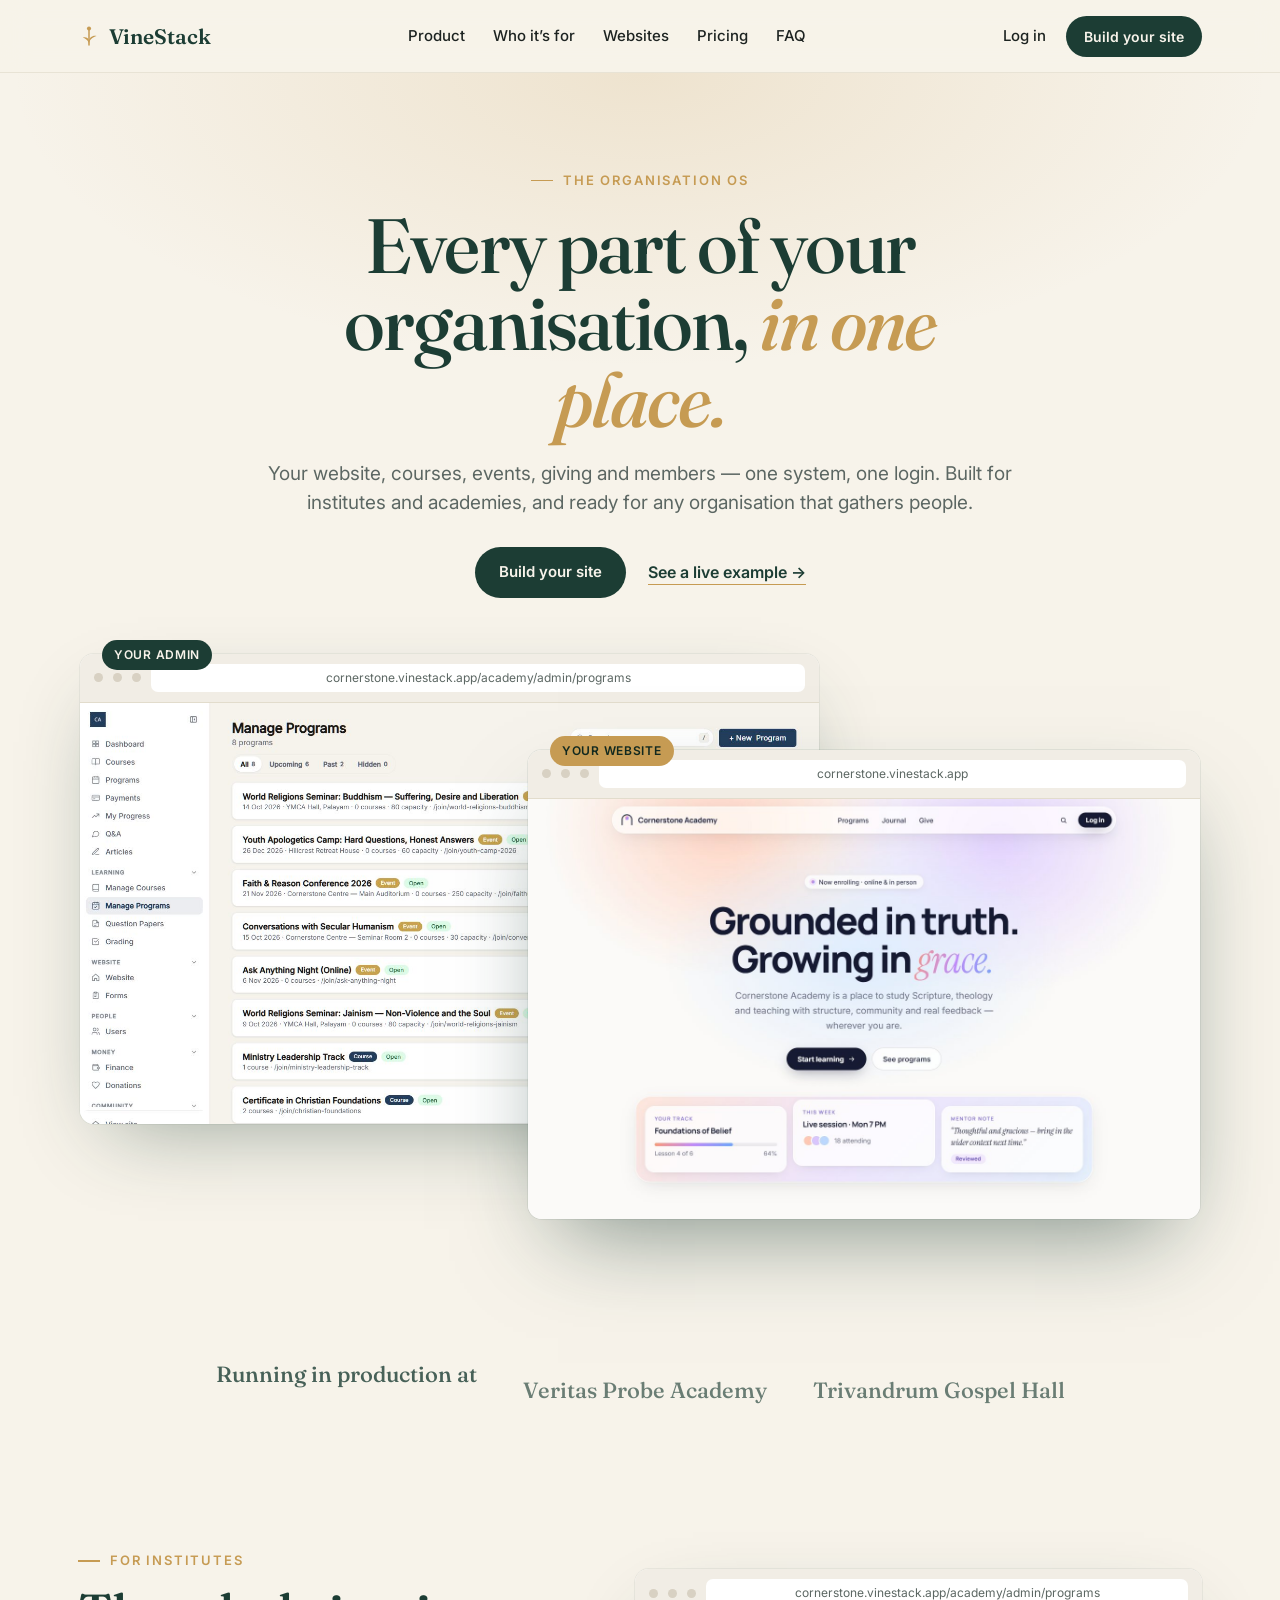
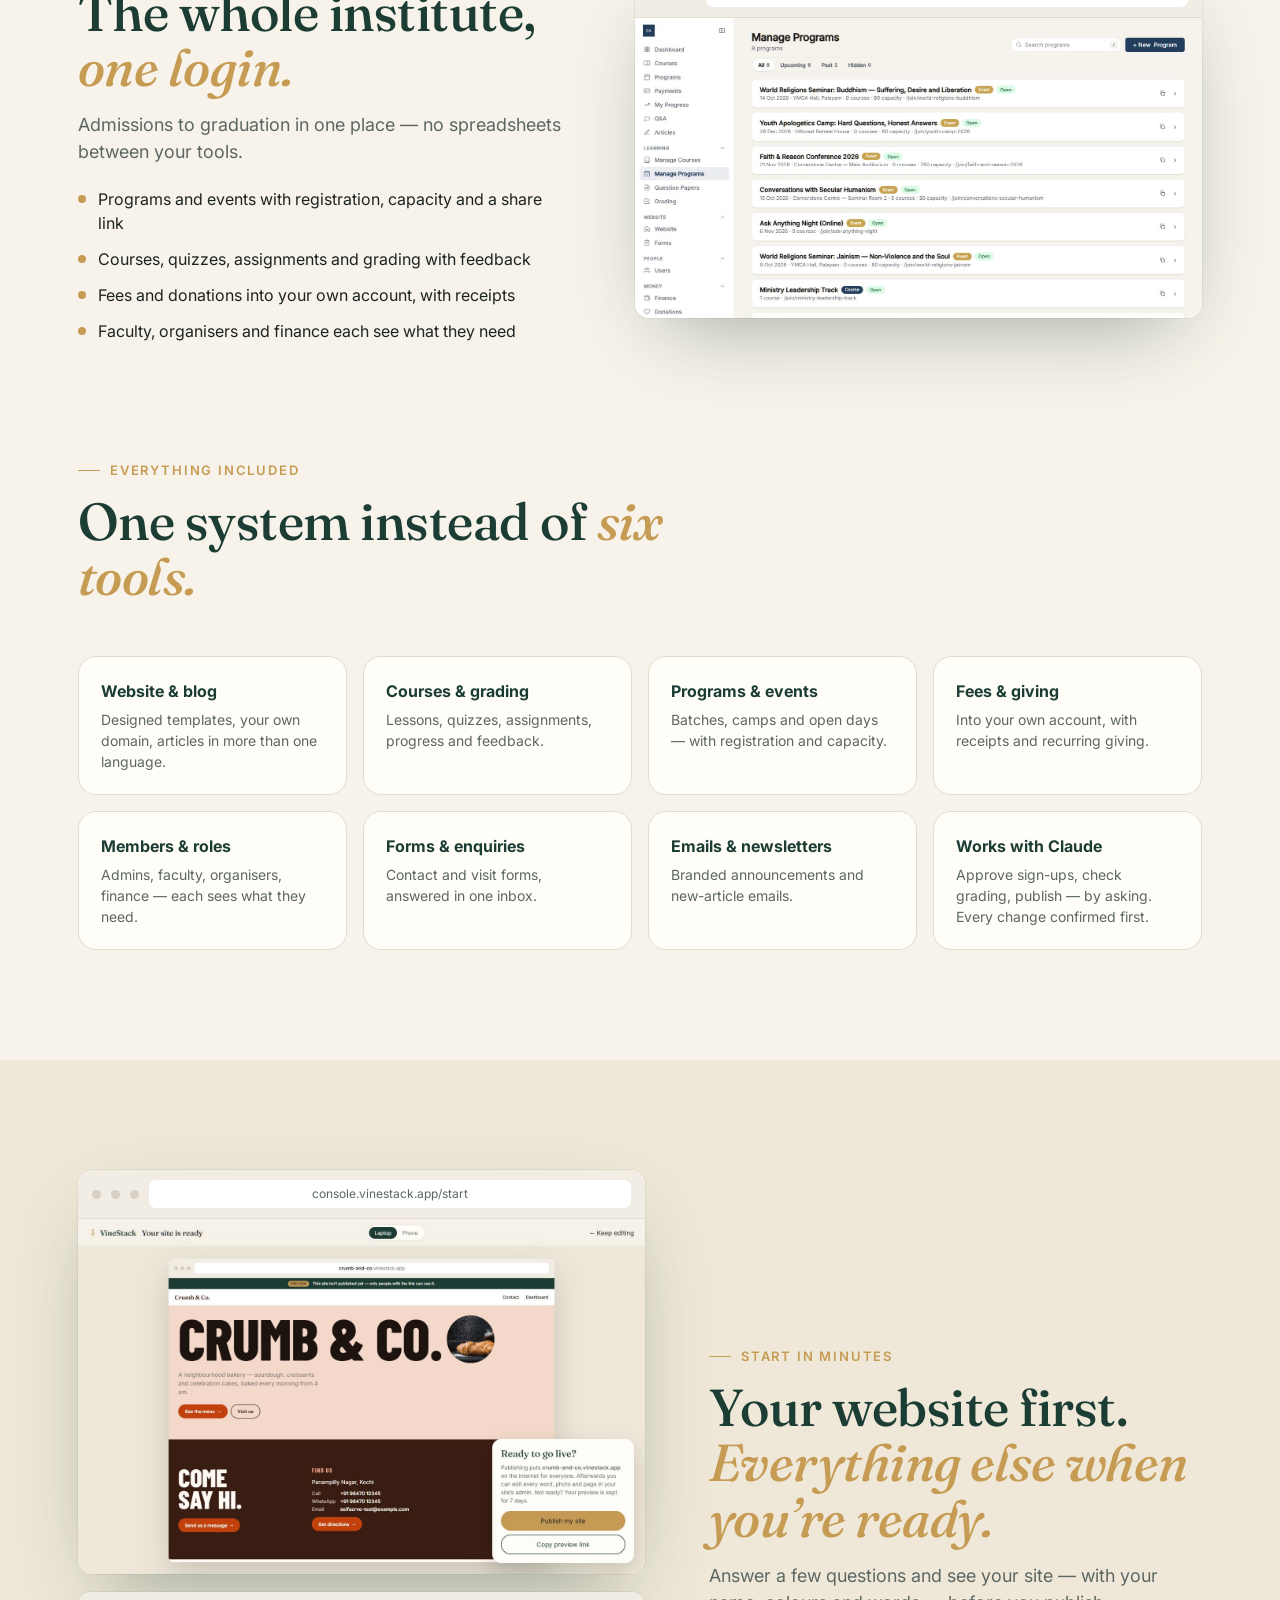
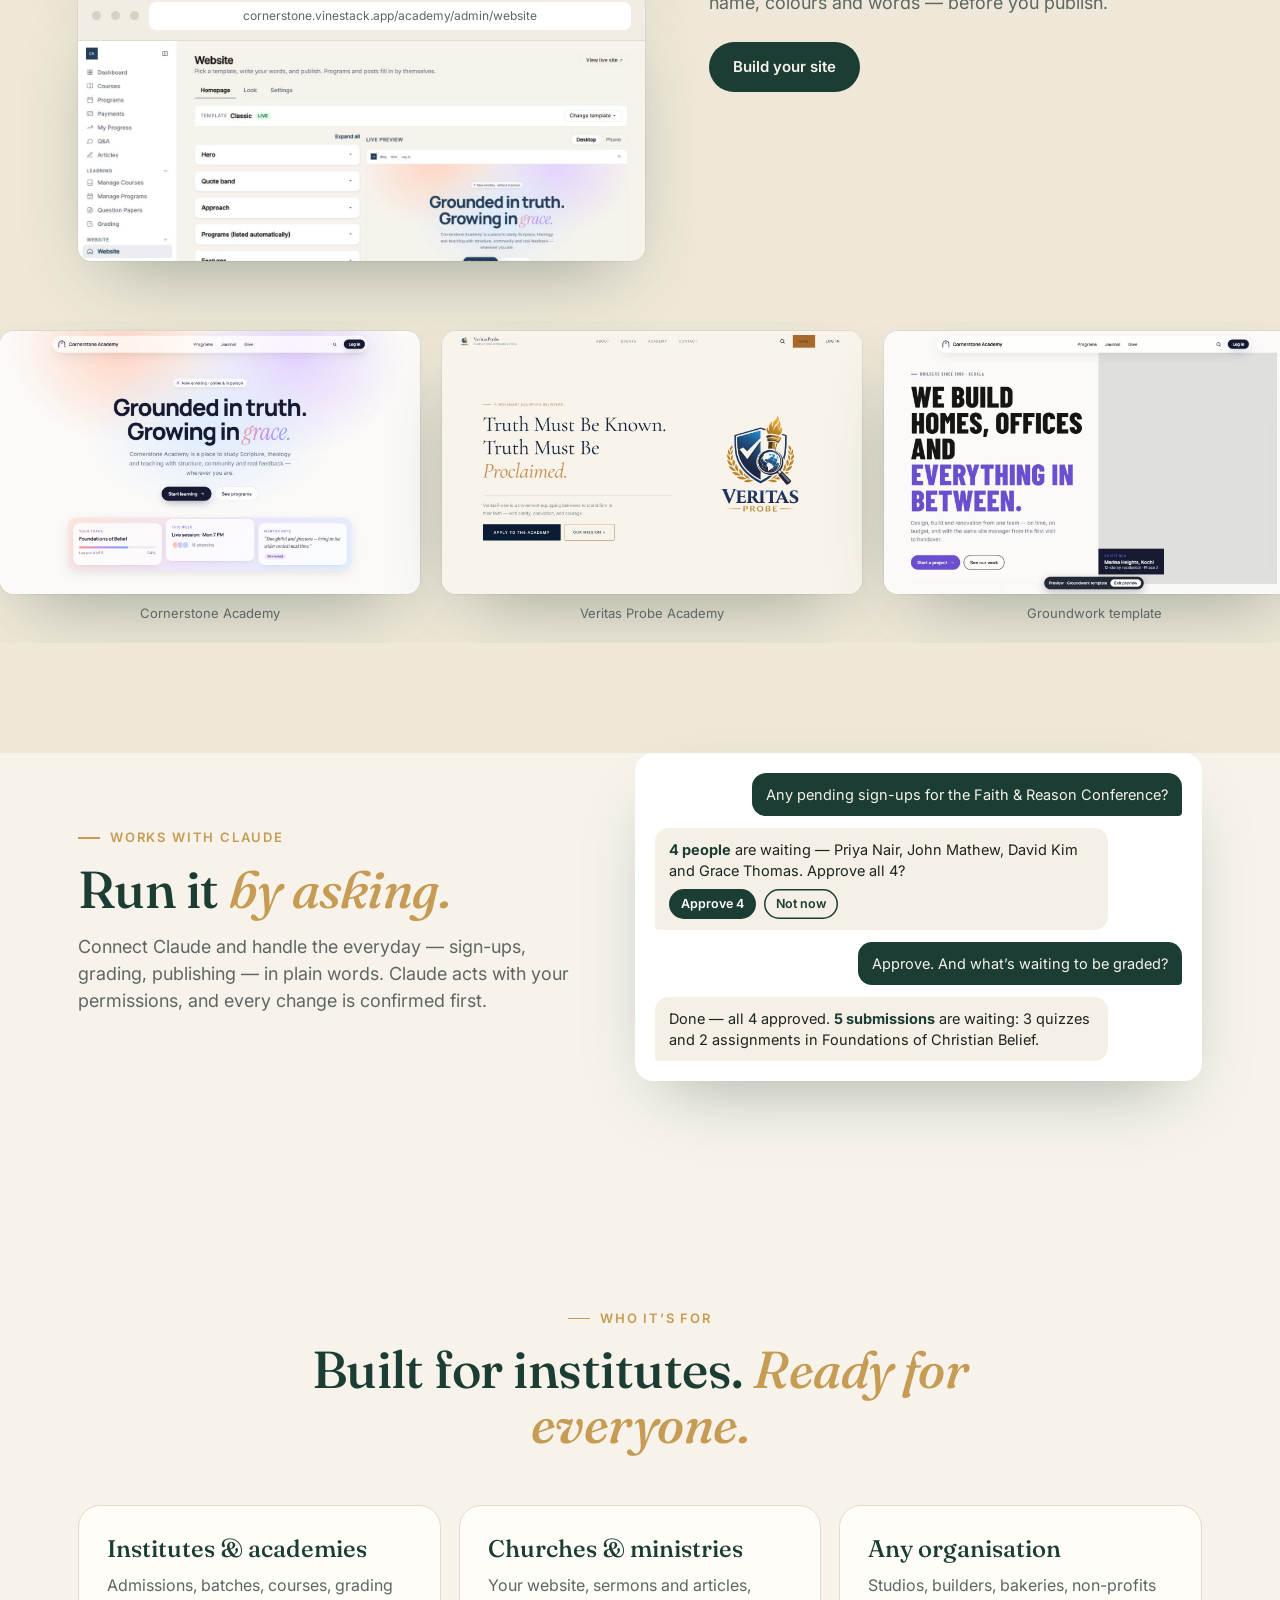
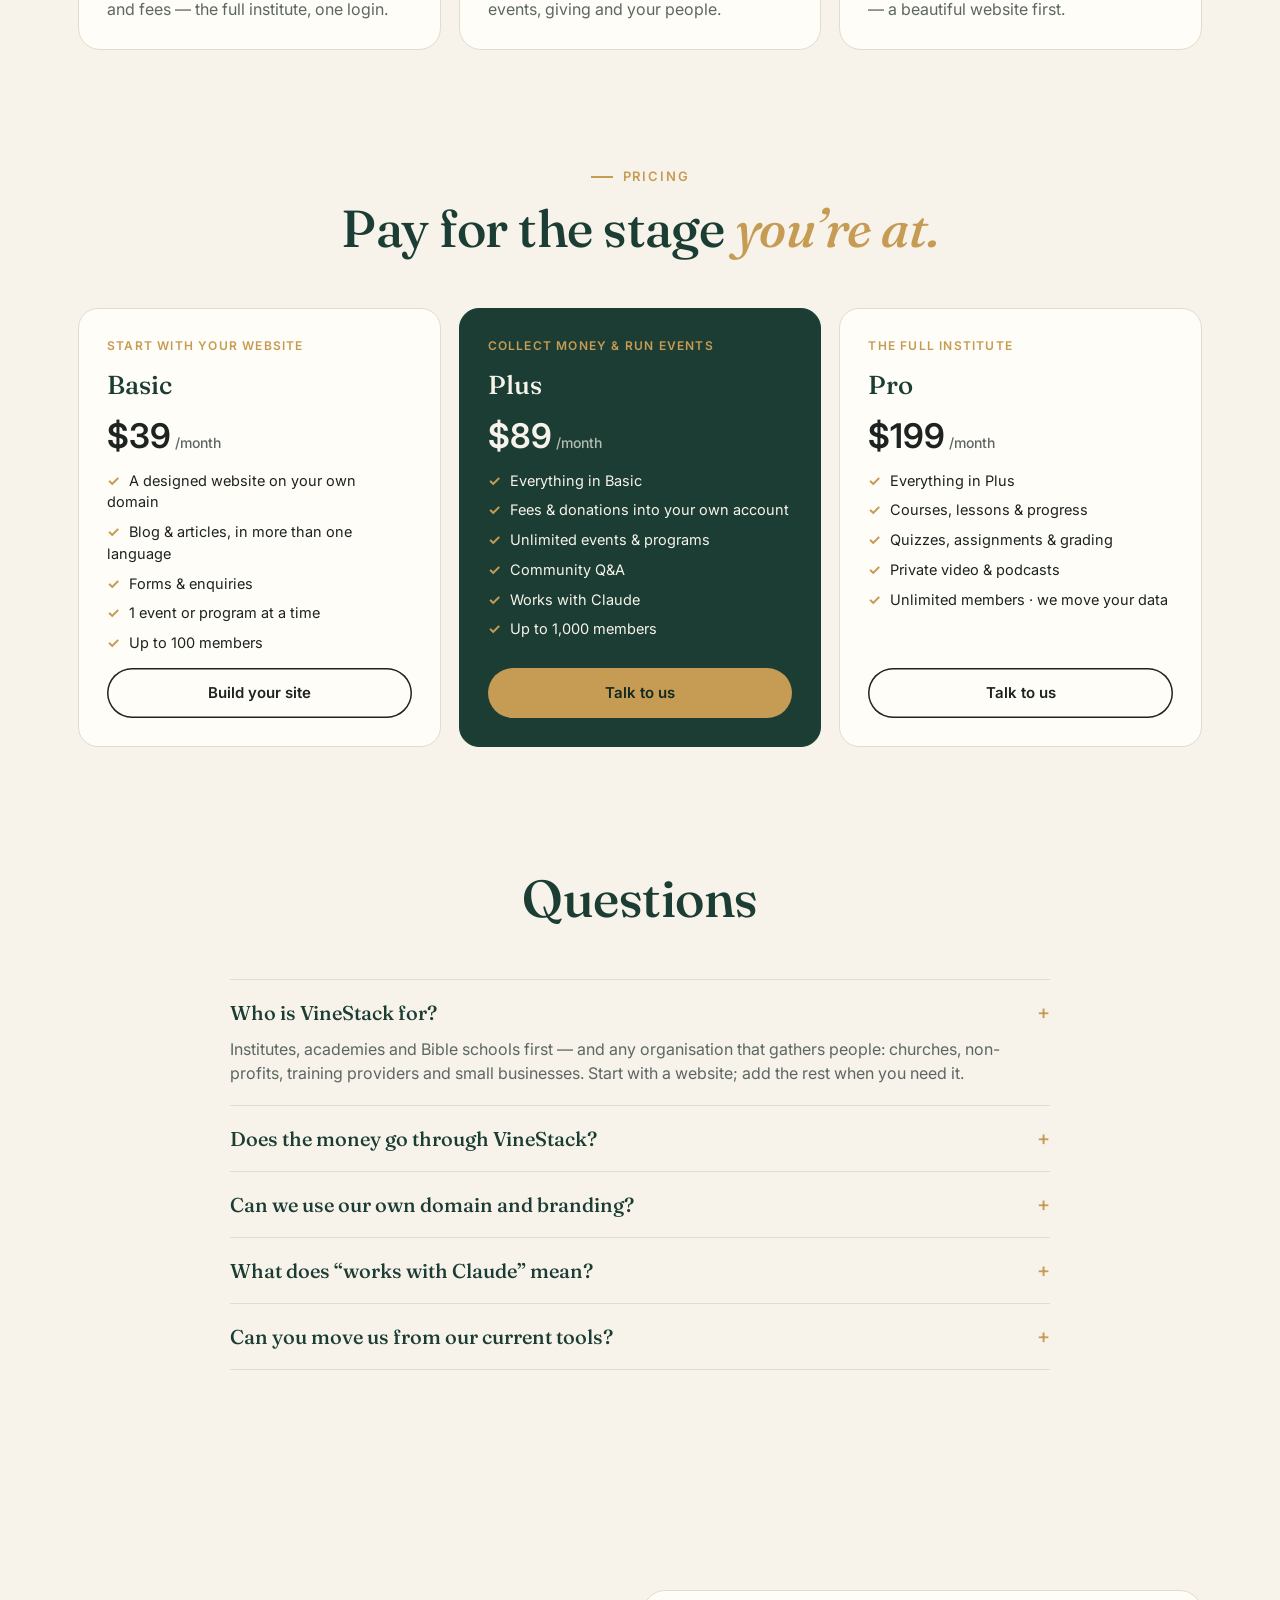
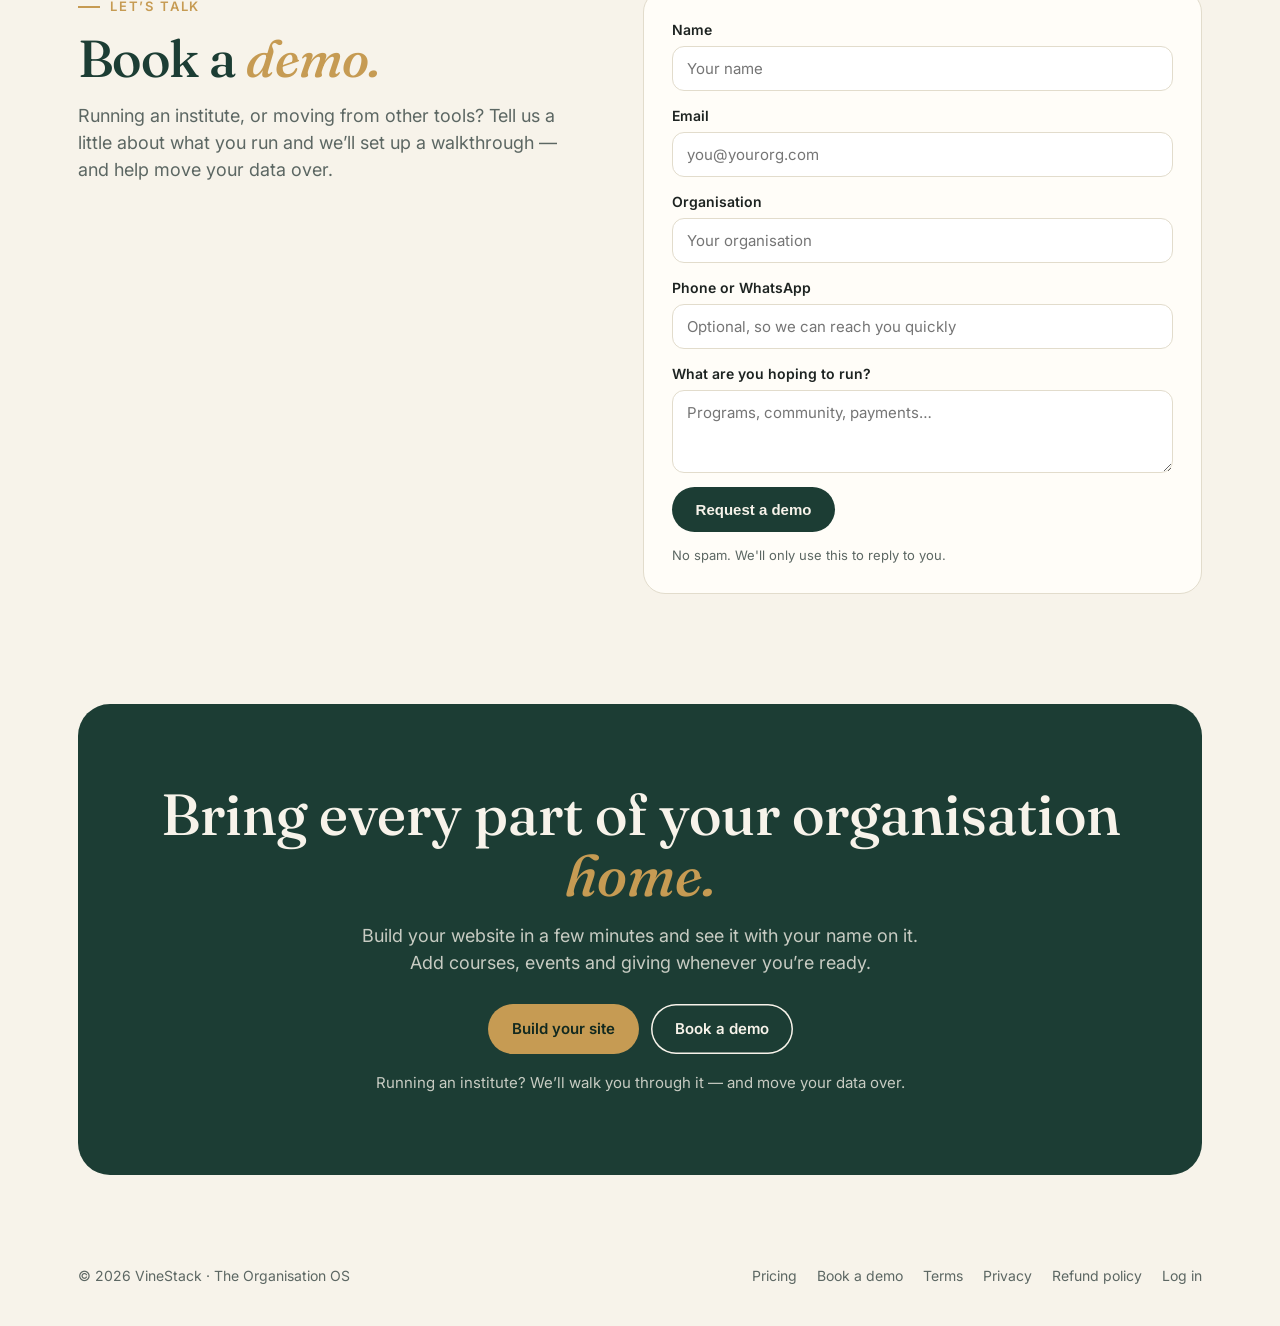
==== commit 50dce278: "feat(home/alternate): hero shows your website in front, your admin behind The analytics screen is go" ====
--- a/alternate.html
+++ b/alternate.html
@@ -163,6 +163,17 @@
 .b-tabs span { padding: 9px 18px; border-radius: 99px; font-size: 14px; font-weight: 600; color: var(--mut); }
 .b-tabs span.on { background: var(--vine); color: var(--ivory); }
 .b-stage { max-width: 1100px; margin: 0 auto; position: relative; text-align: left; }
+.b-layer { position: relative; max-width: 1120px; margin: 56px auto 0; height: 600px; text-align: left; }
+.b-back { position: absolute; left: 0; top: 0; width: 66%; }
+.b-front { position: absolute; right: 0; top: 96px; width: 60%; }
+.b-front .frame { box-shadow: 0 40px 90px -30px rgba(28,61,52,.55), 0 0 0 1px rgba(28,61,52,.08); }
+.b-tag { position: absolute; top: -14px; left: 22px; z-index: 2; font-size: 12px; font-weight: 600; letter-spacing: .06em; text-transform: uppercase; padding: 6px 12px; border-radius: 99px; background: var(--vine); color: var(--ivory); }
+.b-tag--gold { background: var(--gold); color: var(--vine-dark); }
+@media (max-width: 900px) {
+  .b-layer { height: auto; display: grid; gap: 26px; margin-top: 36px; }
+  .b-back, .b-front { position: relative; width: 100%; top: 0; }
+  .b-front { order: -1; }
+}
 .b-stage .float { position: absolute; right: -40px; bottom: -40px; width: 330px; }
 .b-logos { padding: 90px 0 30px; text-align: center; font-size: 14px; color: var(--mut); }
 .b-logos div { display: flex; justify-content: center; gap: 46px; flex-wrap: wrap; margin-top: 16px; font: 500 22px var(--serif); color: var(--vine); opacity: .8; }
@@ -207,13 +218,10 @@
 <section class="b-hero"><div class="wrap">
   <span class="eyebrow">The Organisation OS</span><h1>Every part of your organisation, <em>in one place.</em></h1><p>Your website, courses, events, giving and members — one system, one login. Built for institutes and academies, and ready for any organisation that gathers people.</p>
   <div class="row" style="align-items:center;gap:22px"><a class="btn btn-vine" href="https://console.vinestack.app/start">Build your site</a><a href="https://cornerstone.vinestack.app" target="_blank" rel="noopener" style="font-weight:600;color:var(--vine);border-bottom:1.5px solid var(--gold)">See a live example →</a></div>
-  <div class="b-tabs"><span class="on">Insights</span><span>Programs</span><span>Website</span><span>Claude</span></div>
-  <div class="b-stage"><div class="frame"><div class="frame-bar"><i></i><i></i><i></i><span>cornerstone.vinestack.app/academy/admin/analytics</span></div><img src="/img/r-analytics.jpg" alt="" style="aspect-ratio:1440/600;object-fit:cover;object-position:top"></div><div class="float"><div class="chat">
-  <div class="msg me">Any pending sign-ups for the Faith &amp; Reason Conference?</div>
-  <div class="msg ai"><b>4 people</b> are waiting — Priya Nair, John Mathew, David Kim and Grace Thomas. Approve all 4?<div class="confirm"><span>Approve 4</span><span>Not now</span></div></div>
-  <div class="msg me">Approve. And what’s waiting to be graded?</div>
-  <div class="msg ai">Done — all 4 approved. <b>5 submissions</b> are waiting: 3 quizzes and 2 assignments in Foundations of Christian Belief.</div>
-</div></div></div>
+  <div class="b-layer">
+    <div class="b-back"><div class="frame"><div class="frame-bar"><i></i><i></i><i></i><span>cornerstone.vinestack.app/academy/admin/programs</span></div><img src="/img/r-programs.jpg" alt="" style="aspect-ratio:1440/820;object-fit:cover;object-position:top"></div><span class="b-tag">Your admin</span></div>
+    <div class="b-front"><div class="frame"><div class="frame-bar"><i></i><i></i><i></i><span>cornerstone.vinestack.app</span></div><img src="/img/site-cornerstone.jpg" alt="" style="aspect-ratio:1440/900;object-fit:cover;object-position:top"></div><span class="b-tag b-tag--gold">Your website</span></div>
+  </div>
 </div></section>
 <section class="b-logos"><div class="wrap">Running in production at<div><span>Veritas Probe Academy</span><span>Trivandrum Gospel Hall</span></div></div></section>
 <section class="sec" id="os"><div class="wrap">
@@ -228,6 +236,14 @@
   <div class="sec-head" style="margin:0"><span class="eyebrow">Start in minutes</span><h2>Your website first. <em>Everything else when you’re ready.</em></h2><p>Answer a few questions and see your site — with your name, colours and words — before you publish.</p>
     <div style="margin-top:26px"><a class="btn btn-vine" href="https://console.vinestack.app/start">Build your site</a></div></div></div></div>
   <div style="margin-top:60px"><div style="overflow:hidden;padding:10px 0 20px"><div class="strip"><div><div class="frame"><img src="/img/site-cornerstone.jpg" alt=""></div><div class="strip-cap">Cornerstone Academy</div></div><div><div class="frame"><img src="/img/site-veritas.jpg" alt=""></div><div class="strip-cap">Veritas Probe Academy</div></div><div><div class="frame"><img src="/img/site-groundwork.jpg" alt=""></div><div class="strip-cap">Groundwork template</div></div><div><div class="frame"><img src="/img/site-shopfront.jpg" alt=""></div><div class="strip-cap">Shopfront template</div></div><div><div class="frame"><img src="/img/site-billboard.jpg" alt=""></div><div class="strip-cap">Billboard template</div></div><div><div class="frame"><img src="/img/site-cornerstone.jpg" alt=""></div><div class="strip-cap">Cornerstone Academy</div></div><div><div class="frame"><img src="/img/site-veritas.jpg" alt=""></div><div class="strip-cap">Veritas Probe Academy</div></div><div><div class="frame"><img src="/img/site-groundwork.jpg" alt=""></div><div class="strip-cap">Groundwork template</div></div><div><div class="frame"><img src="/img/site-shopfront.jpg" alt=""></div><div class="strip-cap">Shopfront template</div></div><div><div class="frame"><img src="/img/site-billboard.jpg" alt=""></div><div class="strip-cap">Billboard template</div></div></div></div></div></section>
+<section class="sec" style="padding-top:0"><div class="wrap"><div class="b-split">
+  <div class="sec-head" style="margin:0"><span class="eyebrow">Works with Claude</span><h2>Run it <em>by asking.</em></h2><p>Connect Claude and handle the everyday — sign-ups, grading, publishing — in plain words. Claude acts with your permissions, and every change is confirmed first.</p></div>
+  <div class="chat">
+  <div class="msg me">Any pending sign-ups for the Faith &amp; Reason Conference?</div>
+  <div class="msg ai"><b>4 people</b> are waiting — Priya Nair, John Mathew, David Kim and Grace Thomas. Approve all 4?<div class="confirm"><span>Approve 4</span><span>Not now</span></div></div>
+  <div class="msg me">Approve. And what’s waiting to be graded?</div>
+  <div class="msg ai">Done — all 4 approved. <b>5 submissions</b> are waiting: 3 quizzes and 2 assignments in Foundations of Christian Belief.</div>
+</div></div></div></section>
 <section class="sec" id="who"><div class="wrap"><div class="sec-head center"><span class="eyebrow">Who it’s for</span><h2>Built for institutes. <em>Ready for everyone.</em></h2></div>
   <div class="b-who"><article><h3>Institutes &amp; academies</h3><p>Admissions, batches, courses, grading and fees — the full institute, one login.</p></article><article><h3>Churches &amp; ministries</h3><p>Your website, sermons and articles, events, giving and your people.</p></article><article><h3>Any organisation</h3><p>Studios, builders, bakeries, non-profits — a beautiful website first.</p></article></div></div></section>
 <section class="sec" id="plans" style="padding-top:0"><div class="wrap"><div class="sec-head center"><span class="eyebrow">Pricing</span><h2>Pay for the stage <em>you’re at.</em></h2></div><div class="plans">
--- a/home.css
+++ b/home.css
@@ -133,5 +133,42 @@
 }
 @media (prefers-reduced-motion: reduce) { .strip { animation: none; } }
 
+/* Phones: calmer type (laptop sizes unchanged). `html body` outranks each page's own styles. */
+@media (max-width: 600px) {
+  html body { font-size: 15px; }
+  html body .nav .wrap { height: 60px; }
+  html body .brand { font-size: 18px; }
+  html body .nav-right > a:first-child { font-size: 14px !important; margin-right: 4px !important; }
+  html body .nav-right .btn-sm { padding: 8px 14px; font-size: 13.5px; }
+  html body .eyebrow { font-size: 11px; letter-spacing: 0.12em; }
+  html body .a-hero, html body .b-hero { padding-top: 44px; }
+  html body .a-hero h1, html body .b-hero h1, html body .d-hero h1 { font-size: 36px; line-height: 1.06; letter-spacing: -0.015em; }
+  html body .a-hero p, html body .b-hero p, html body .d-hero p { font-size: 16px; line-height: 1.55; margin: 16px auto 24px; }
+  html body .a-hero p { margin-left: 0; }
+  html body .btn { padding: 12px 20px; font-size: 14.5px; }
+  html body .a-note { font-size: 13px; }
+  html body .b-tabs { margin-top: 36px; }
+  html body .b-tabs span { padding: 7px 12px; font-size: 13px; }
+  html body .sec { padding: 60px 0; }
+  html body .sec-head { margin-bottom: 32px; }
+  html body .sec-head h2 { font-size: 29px; line-height: 1.1; }
+  html body .sec-head p { font-size: 15.5px; }
+  html body .a-mods b, html body .b-who h3, html body .a-who h3, html body .plan h3 { font-size: 19px; }
+  html body .a-mods p, html body .b-grid p, html body .a-who p, html body .b-who p { font-size: 14px; }
+  html body .a-facts span b { font-size: 19px; }
+  html body .chat { font-size: 13.5px; padding: 16px; }
+  html body .plan { padding: 22px; }
+  html body .plan .price { font-size: 28px; }
+  html body .plan ul { font-size: 14px; }
+  html body .faq summary { font-size: 17px; }
+  html body .faq p { font-size: 14.5px; }
+  html body .final h2 { font-size: 30px; }
+  html body .final p { font-size: 15.5px; }
+  html body .demo-form { padding: 20px; }
+  html body .frame-bar span { font-size: 10.5px; overflow: hidden; text-overflow: ellipsis; white-space: nowrap; }
+  html body .b-logos { padding: 44px 0 0; font-size: 13px; }
+  html body .b-logos div { gap: 6px 20px; font-size: 17px; margin-top: 10px; }
+}
+
 .a-proof > .wrap > span:first-child b { white-space: nowrap; }
 @media (min-width: 901px) { .a-proof > .wrap > span:first-child { white-space: nowrap; } }
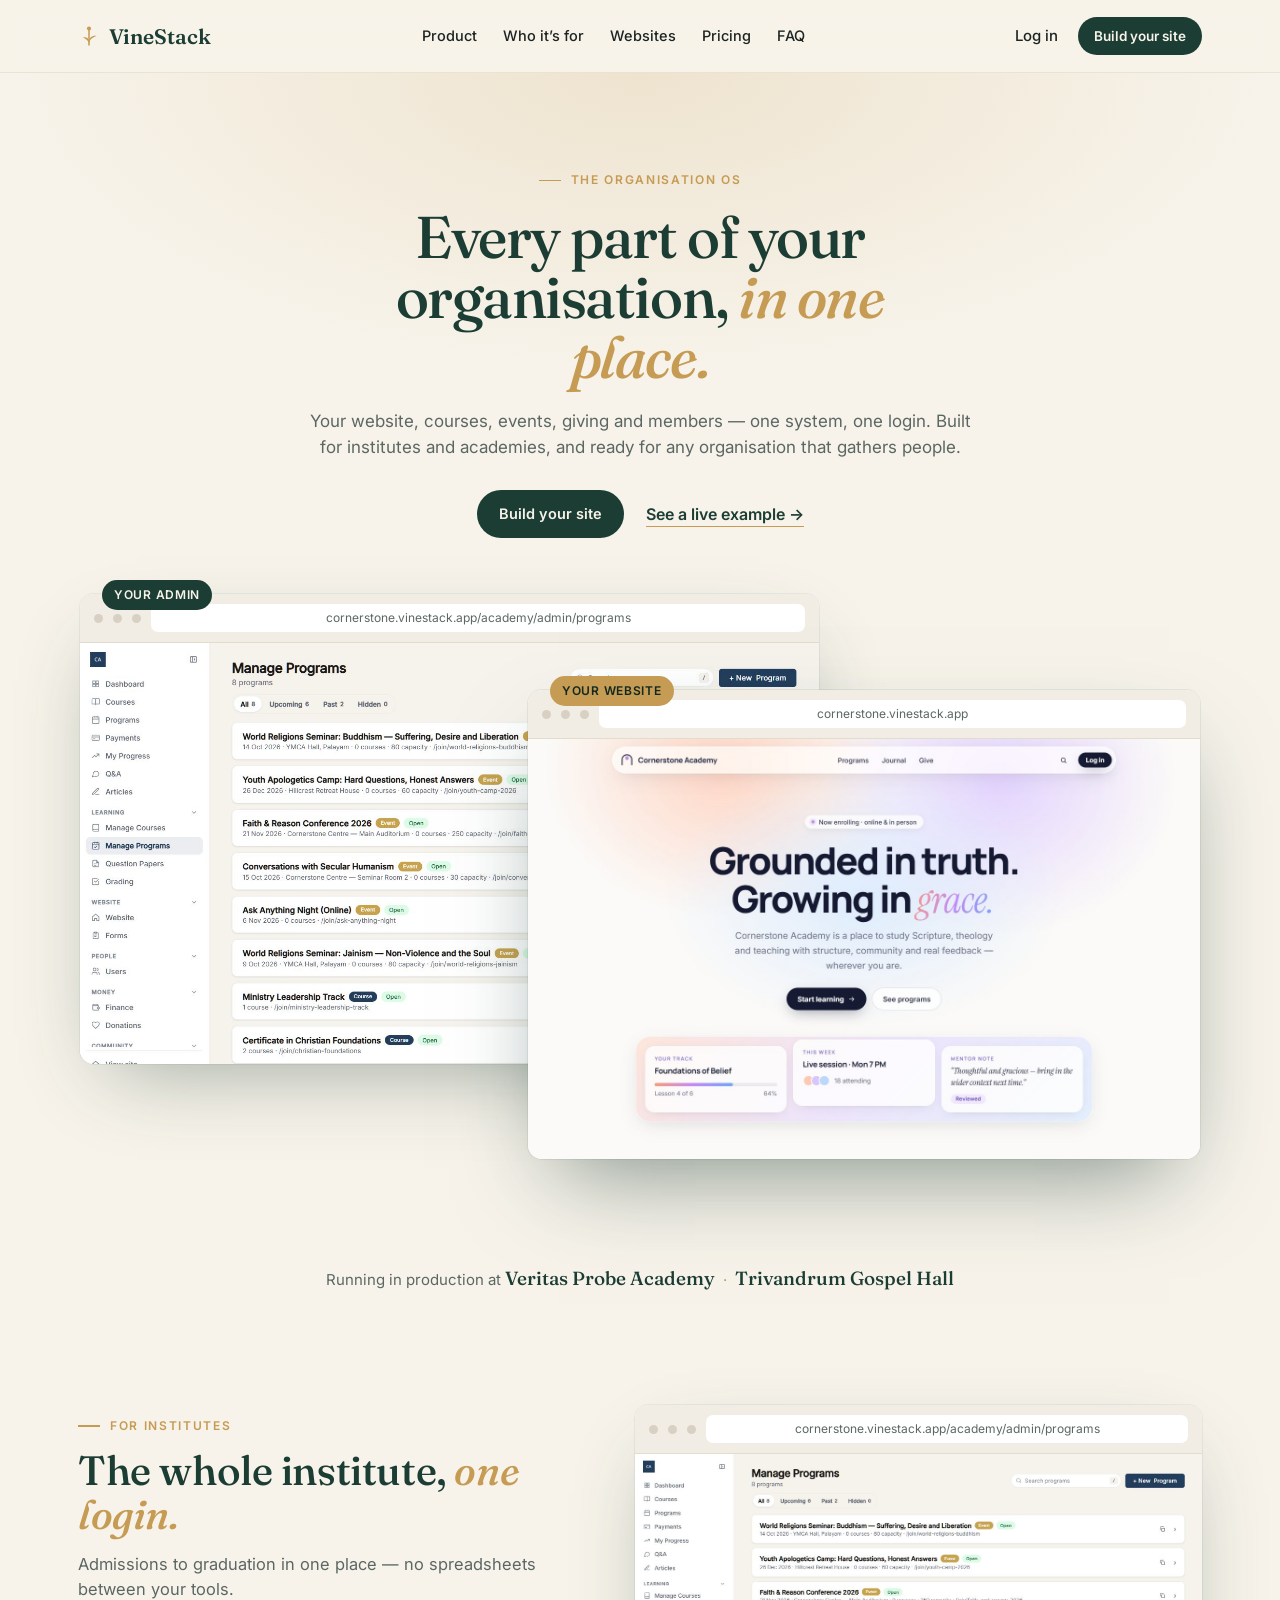
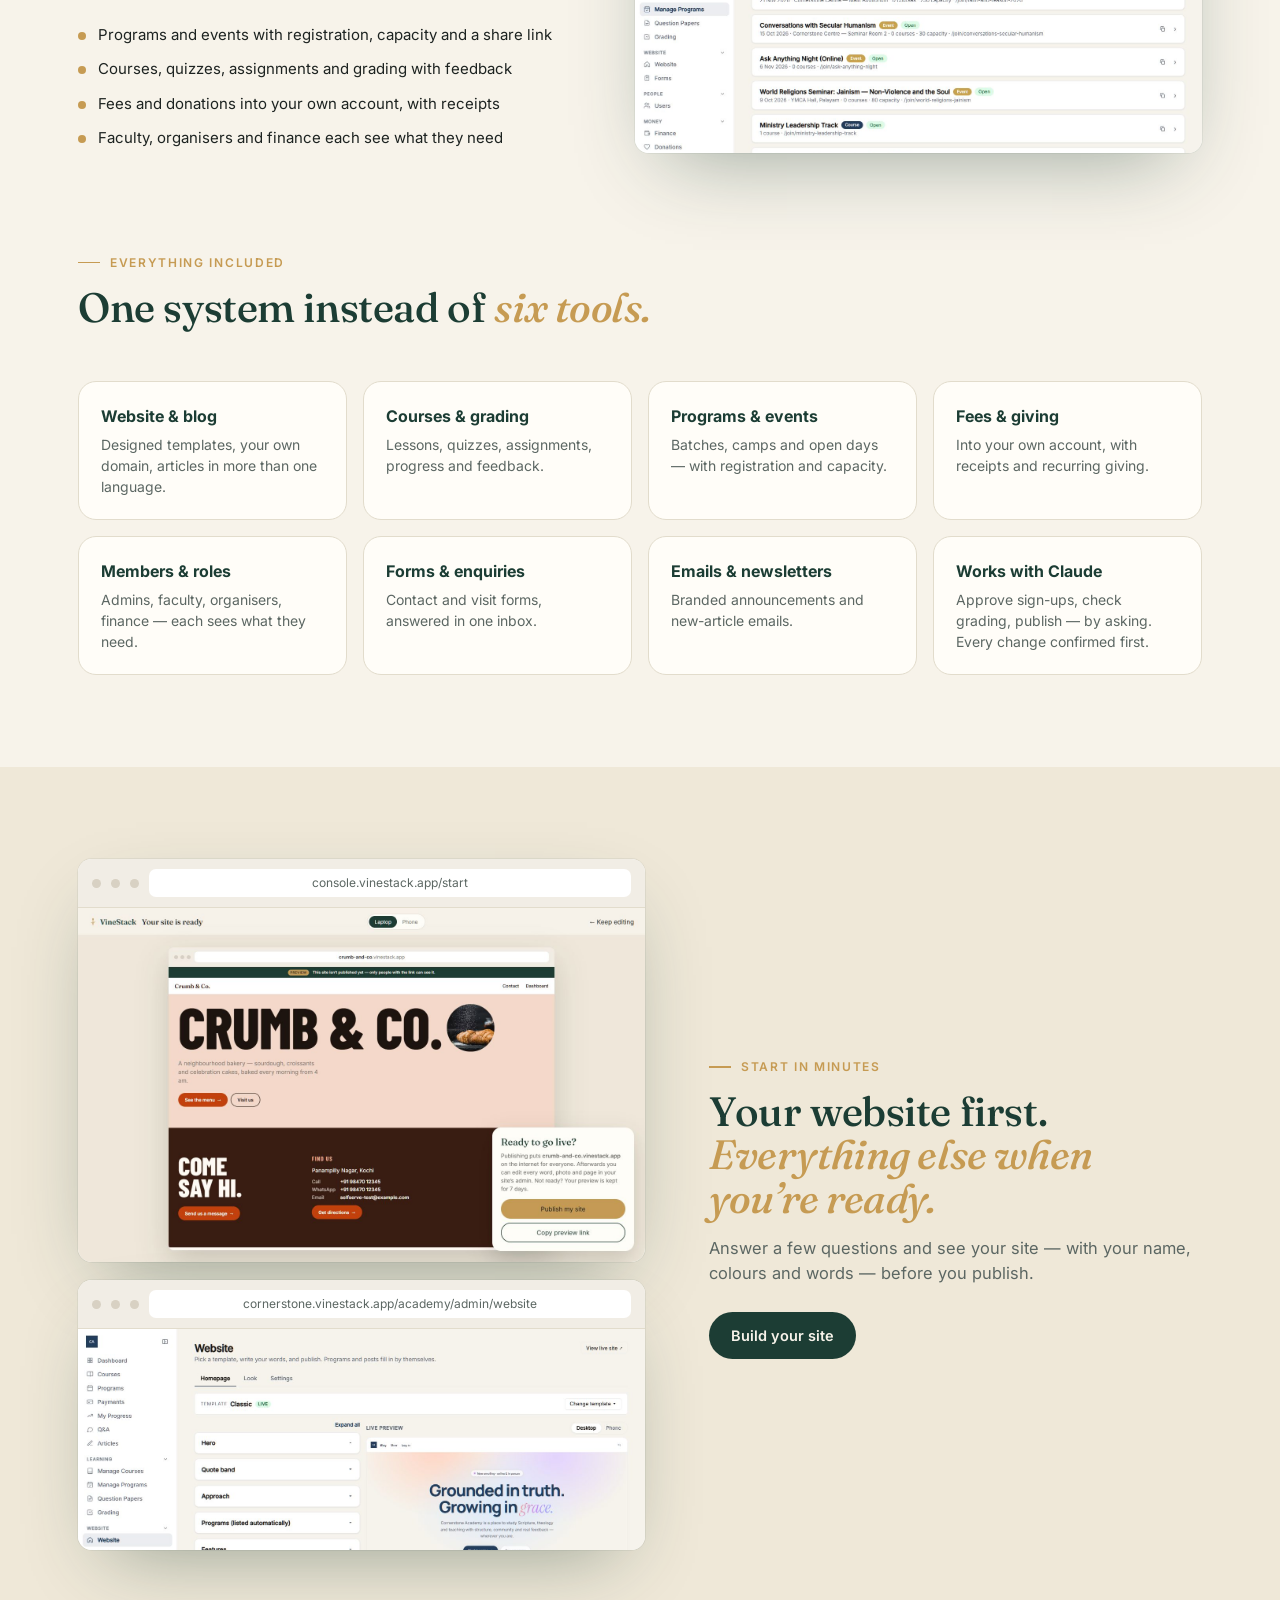
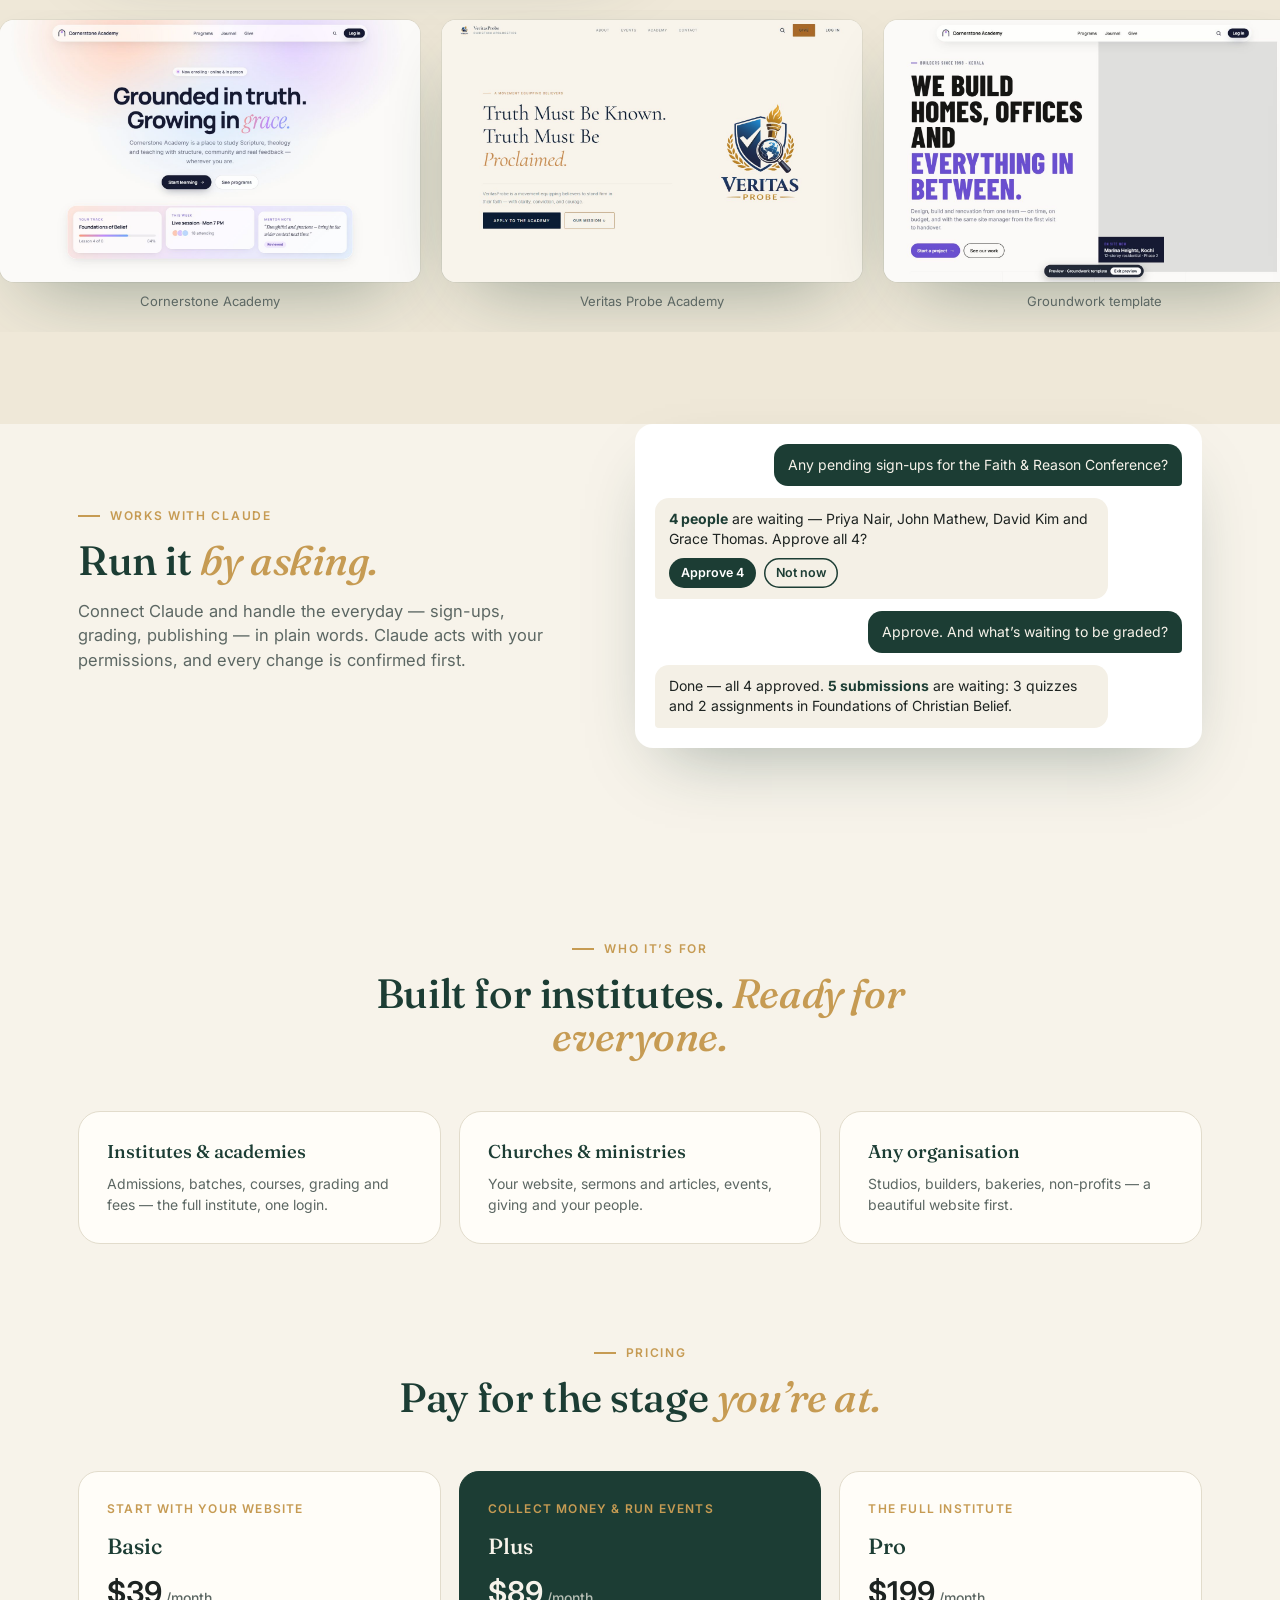
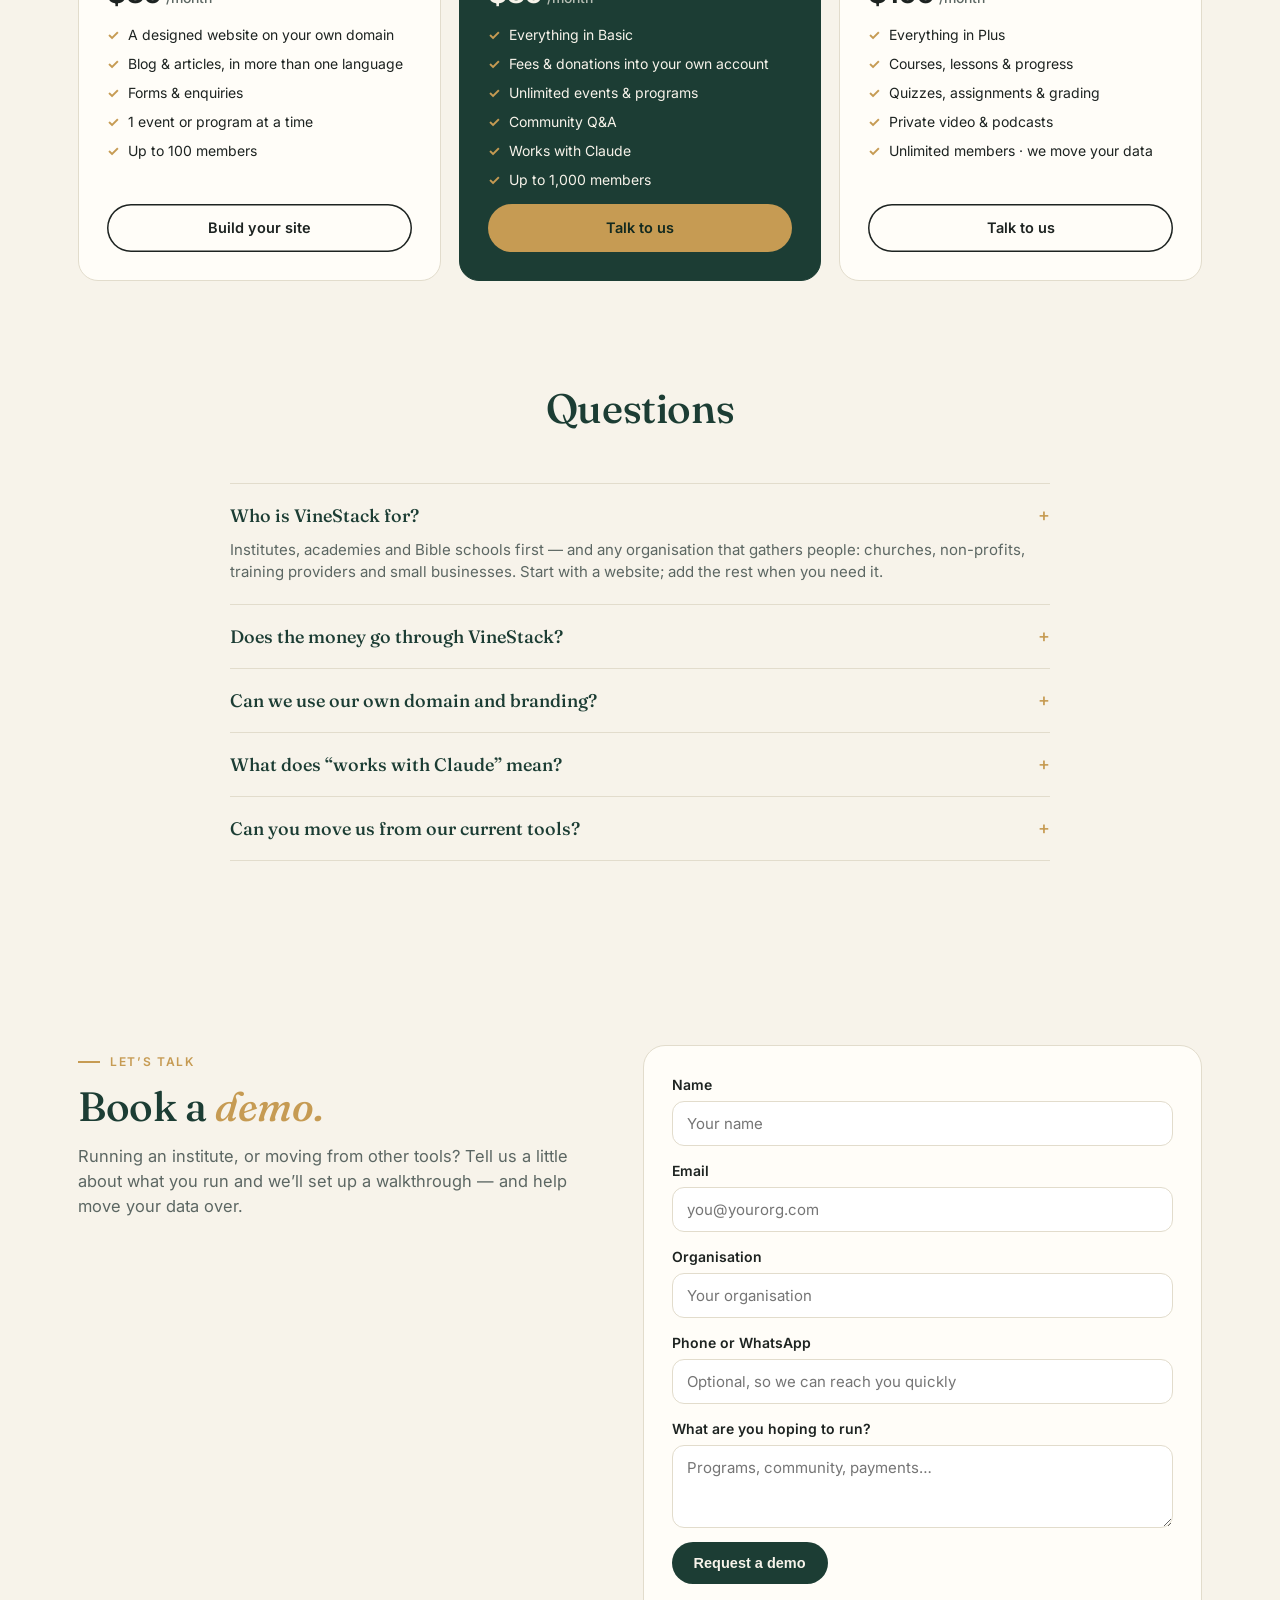
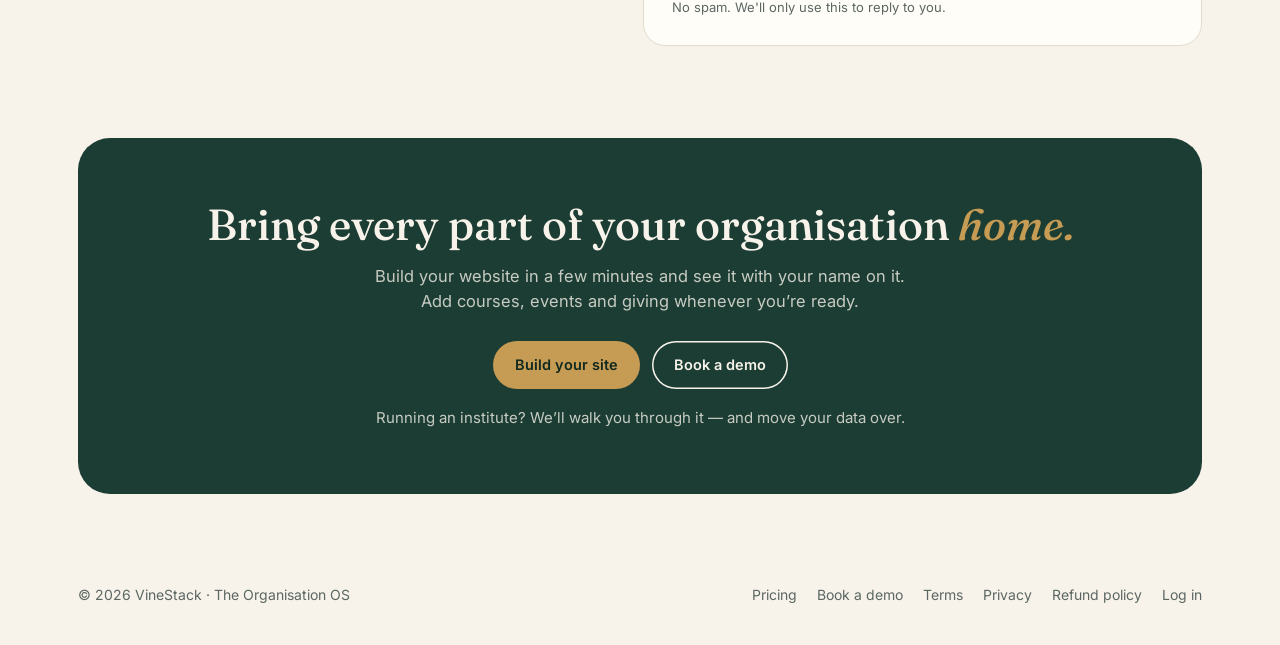
==== commit c8da803f: "fix(home): calmer laptop type; B's 'Running in production at' on one line Co-Authored-By: Claude Opu" ====
--- a/alternate.html
+++ b/alternate.html
@@ -175,8 +175,10 @@
   .b-front { order: -1; }
 }
 .b-stage .float { position: absolute; right: -40px; bottom: -40px; width: 330px; }
-.b-logos { padding: 90px 0 30px; text-align: center; font-size: 14px; color: var(--mut); }
-.b-logos div { display: flex; justify-content: center; gap: 46px; flex-wrap: wrap; margin-top: 16px; font: 500 22px var(--serif); color: var(--vine); opacity: .8; }
+.b-logos { padding: 72px 0 20px; text-align: center; }
+.b-logos p { margin: 0; font-size: 15px; color: var(--mut); line-height: 1.8; }
+.b-logos b { font: 500 19px var(--serif); color: var(--vine); white-space: nowrap; }
+.b-logos i { font-style: normal; color: var(--gold); margin: 0 4px; }
 .b-split { display: grid; grid-template-columns: 1fr 1.15fr; gap: 64px; align-items: center; }
 .b-split.rev { grid-template-columns: 1.15fr 1fr; }
 .b-list { margin: 22px 0 0; padding: 0; list-style: none; display: grid; gap: 12px; }
@@ -223,7 +225,7 @@
     <div class="b-front"><div class="frame"><div class="frame-bar"><i></i><i></i><i></i><span>cornerstone.vinestack.app</span></div><img src="/img/site-cornerstone.jpg" alt="" style="aspect-ratio:1440/900;object-fit:cover;object-position:top"></div><span class="b-tag b-tag--gold">Your website</span></div>
   </div>
 </div></section>
-<section class="b-logos"><div class="wrap">Running in production at<div><span>Veritas Probe Academy</span><span>Trivandrum Gospel Hall</span></div></div></section>
+<section class="b-logos"><div class="wrap"><p>Running in production at <b>Veritas Probe Academy</b> <i>·</i> <b>Trivandrum Gospel Hall</b></p></div></section>
 <section class="sec" id="os"><div class="wrap">
   <div class="b-split"><div class="sec-head" style="margin:0"><span class="eyebrow">For institutes</span><h2>The whole institute, <em>one login.</em></h2><p>Admissions to graduation in one place — no spreadsheets between your tools.</p>
     <ul class="b-list"><li>Programs and events with registration, capacity and a share link</li><li>Courses, quizzes, assignments and grading with feedback</li><li>Fees and donations into your own account, with receipts</li><li>Faculty, organisers and finance each see what they need</li></ul></div>
--- a/home.css
+++ b/home.css
@@ -166,8 +166,38 @@
   html body .final p { font-size: 15.5px; }
   html body .demo-form { padding: 20px; }
   html body .frame-bar span { font-size: 10.5px; overflow: hidden; text-overflow: ellipsis; white-space: nowrap; }
-  html body .b-logos { padding: 44px 0 0; font-size: 13px; }
-  html body .b-logos div { gap: 6px 20px; font-size: 17px; margin-top: 10px; }
+  html body .b-logos { padding: 40px 0 0; }
+  html body .b-logos p { font-size: 13.5px; }
+  html body .b-logos b { font-size: 16.5px; }
+}
+
+/* Laptops: calmer type (phones have their own sizes below 600px). `html body` outranks each page's own styles. */
+@media (min-width: 601px) {
+  html body .nav-links { font-size: 14.5px; gap: 26px; }
+  html body .btn { padding: 13px 22px; font-size: 14.5px; }
+  html body .btn-sm { padding: 9px 16px; font-size: 13.5px; }
+  html body .eyebrow { font-size: 12px; }
+  html body .a-hero h1 { font-size: clamp(38px, 3.9vw, 56px); line-height: 1.05; }
+  html body .b-hero h1 { font-size: clamp(40px, 4.6vw, 64px); line-height: 1.02; }
+  html body .a-hero p, html body .b-hero p { font-size: 17px; }
+  html body .a-note { font-size: 13px; }
+  html body .a-collage { height: 500px; }
+  html body .sec { padding: 92px 0; }
+  html body .sec-head h2 { font-size: clamp(30px, 3.2vw, 42px); }
+  html body .sec-head p { font-size: 16.5px; }
+  html body .a-mods b, html body .a-who h3, html body .b-who h3 { font-size: 18.5px; }
+  html body .a-mods p, html body .a-who p, html body .b-grid p, html body .b-who p { font-size: 14px; }
+  html body .a-facts span b { font-size: 21px; }
+  html body .b-list li { font-size: 15px; }
+  html body .chat { font-size: 14px; }
+  html body .plan h3 { font-size: 22px; }
+  html body .plan .price { font-size: 30px; }
+  html body .plan ul { font-size: 14px; }
+  html body .faq summary { font-size: 18px; }
+  html body .faq p { font-size: 15px; }
+  html body .final { padding: 64px 40px; }
+  html body .final h2 { font-size: clamp(30px, 3.4vw, 44px); }
+  html body .final p { font-size: 16.5px; }
 }
 
 .a-proof > .wrap > span:first-child b { white-space: nowrap; }
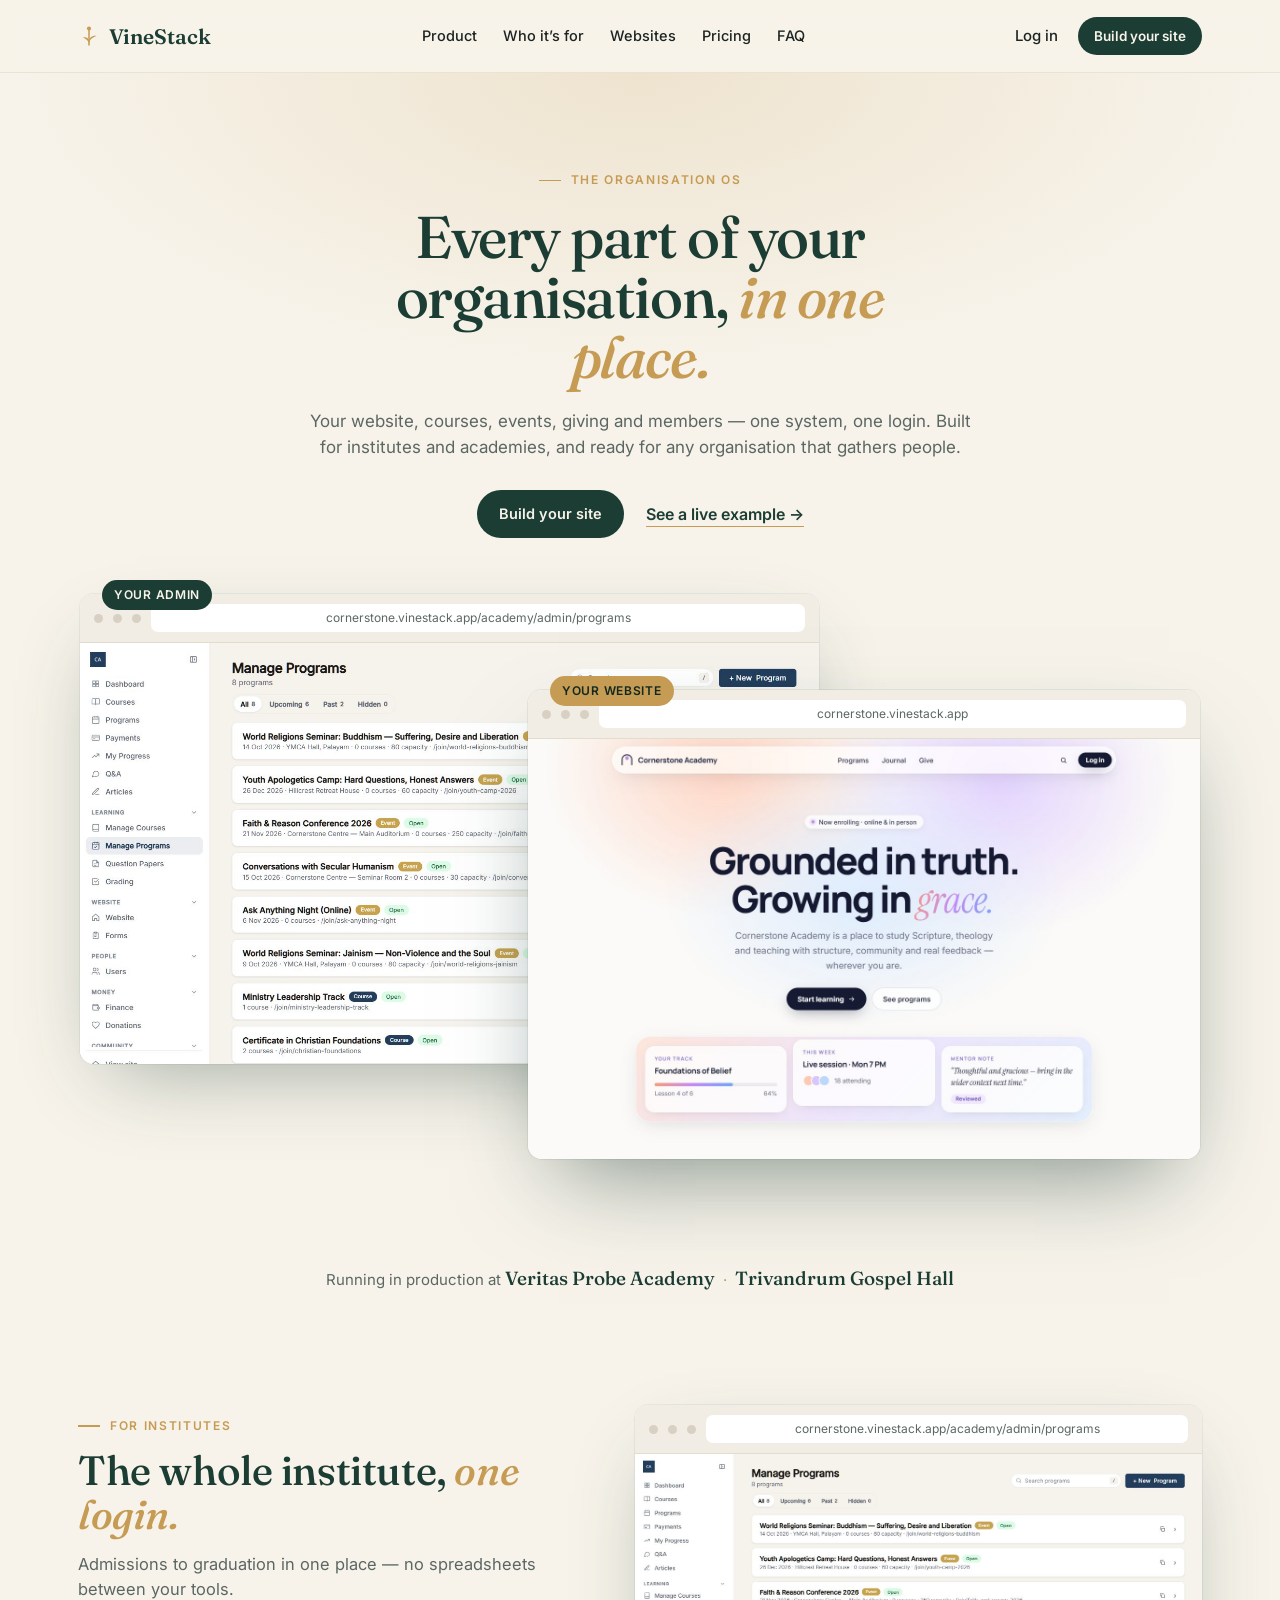
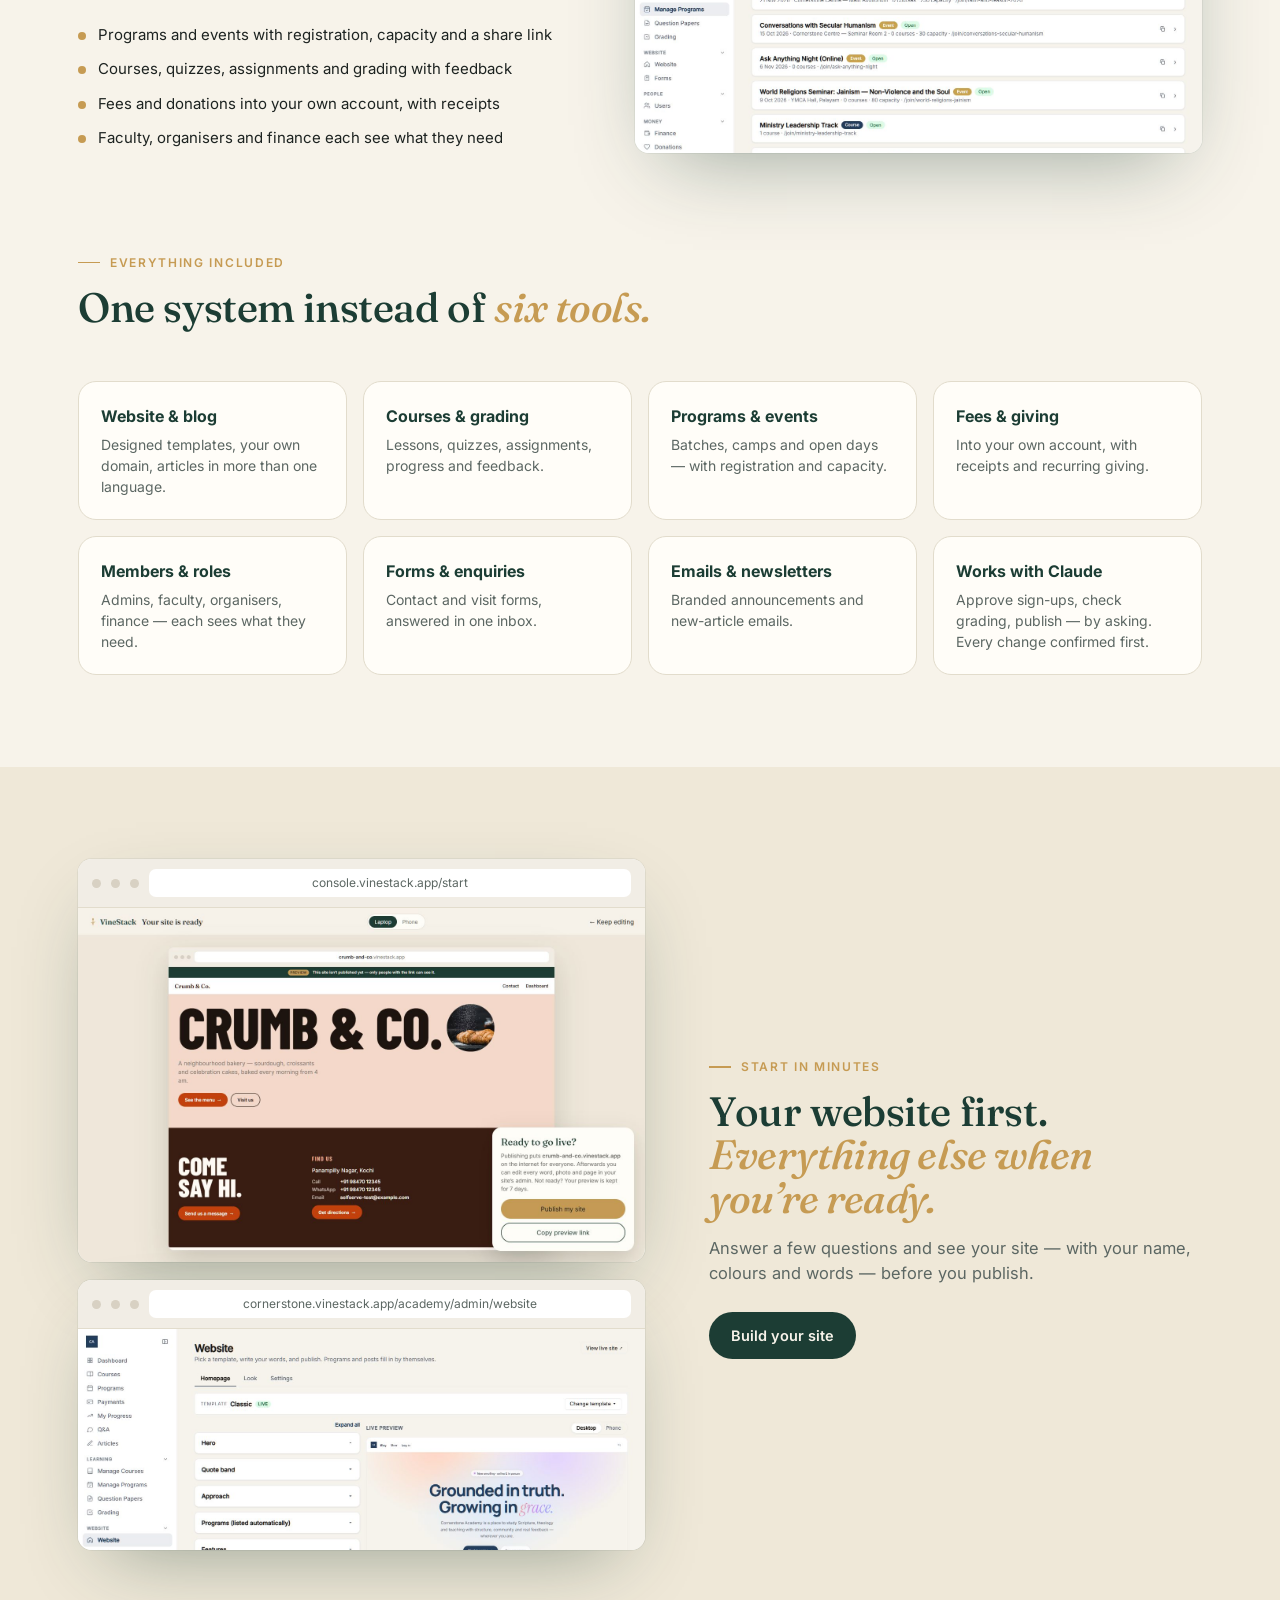
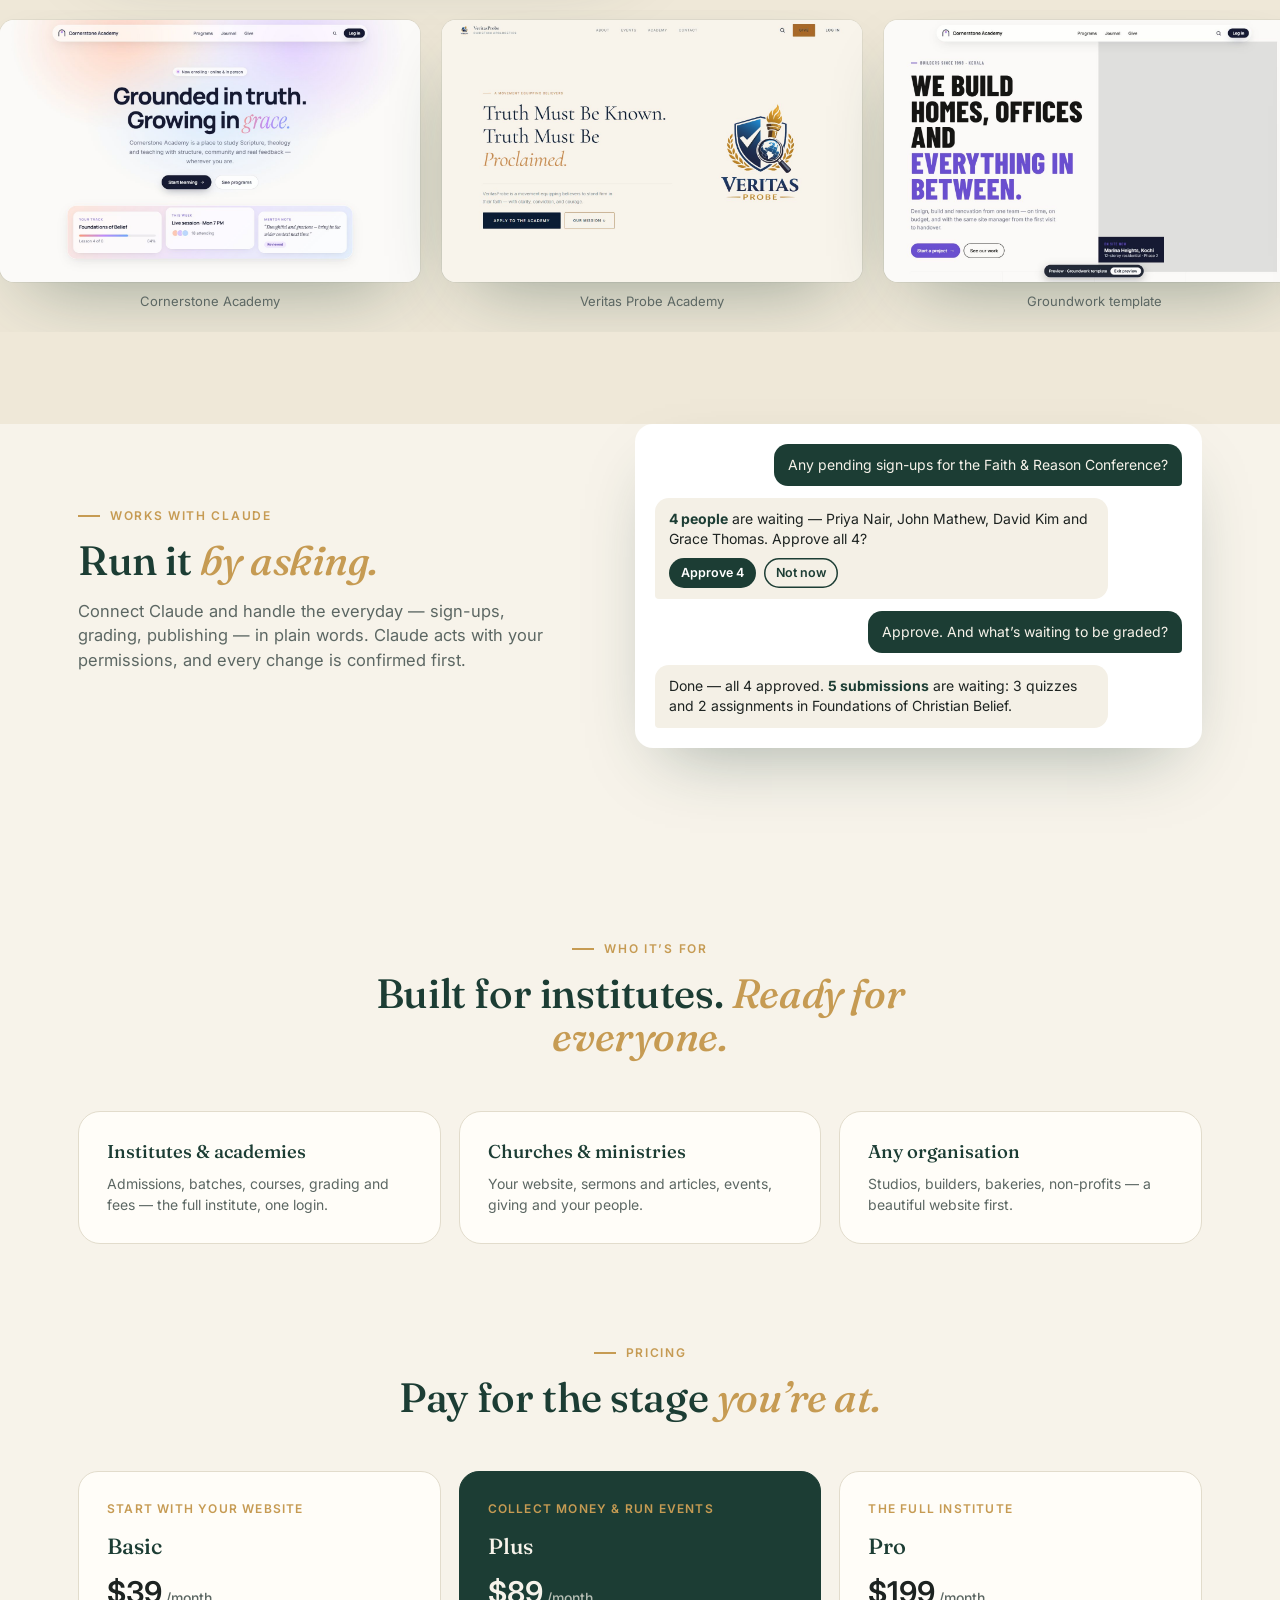
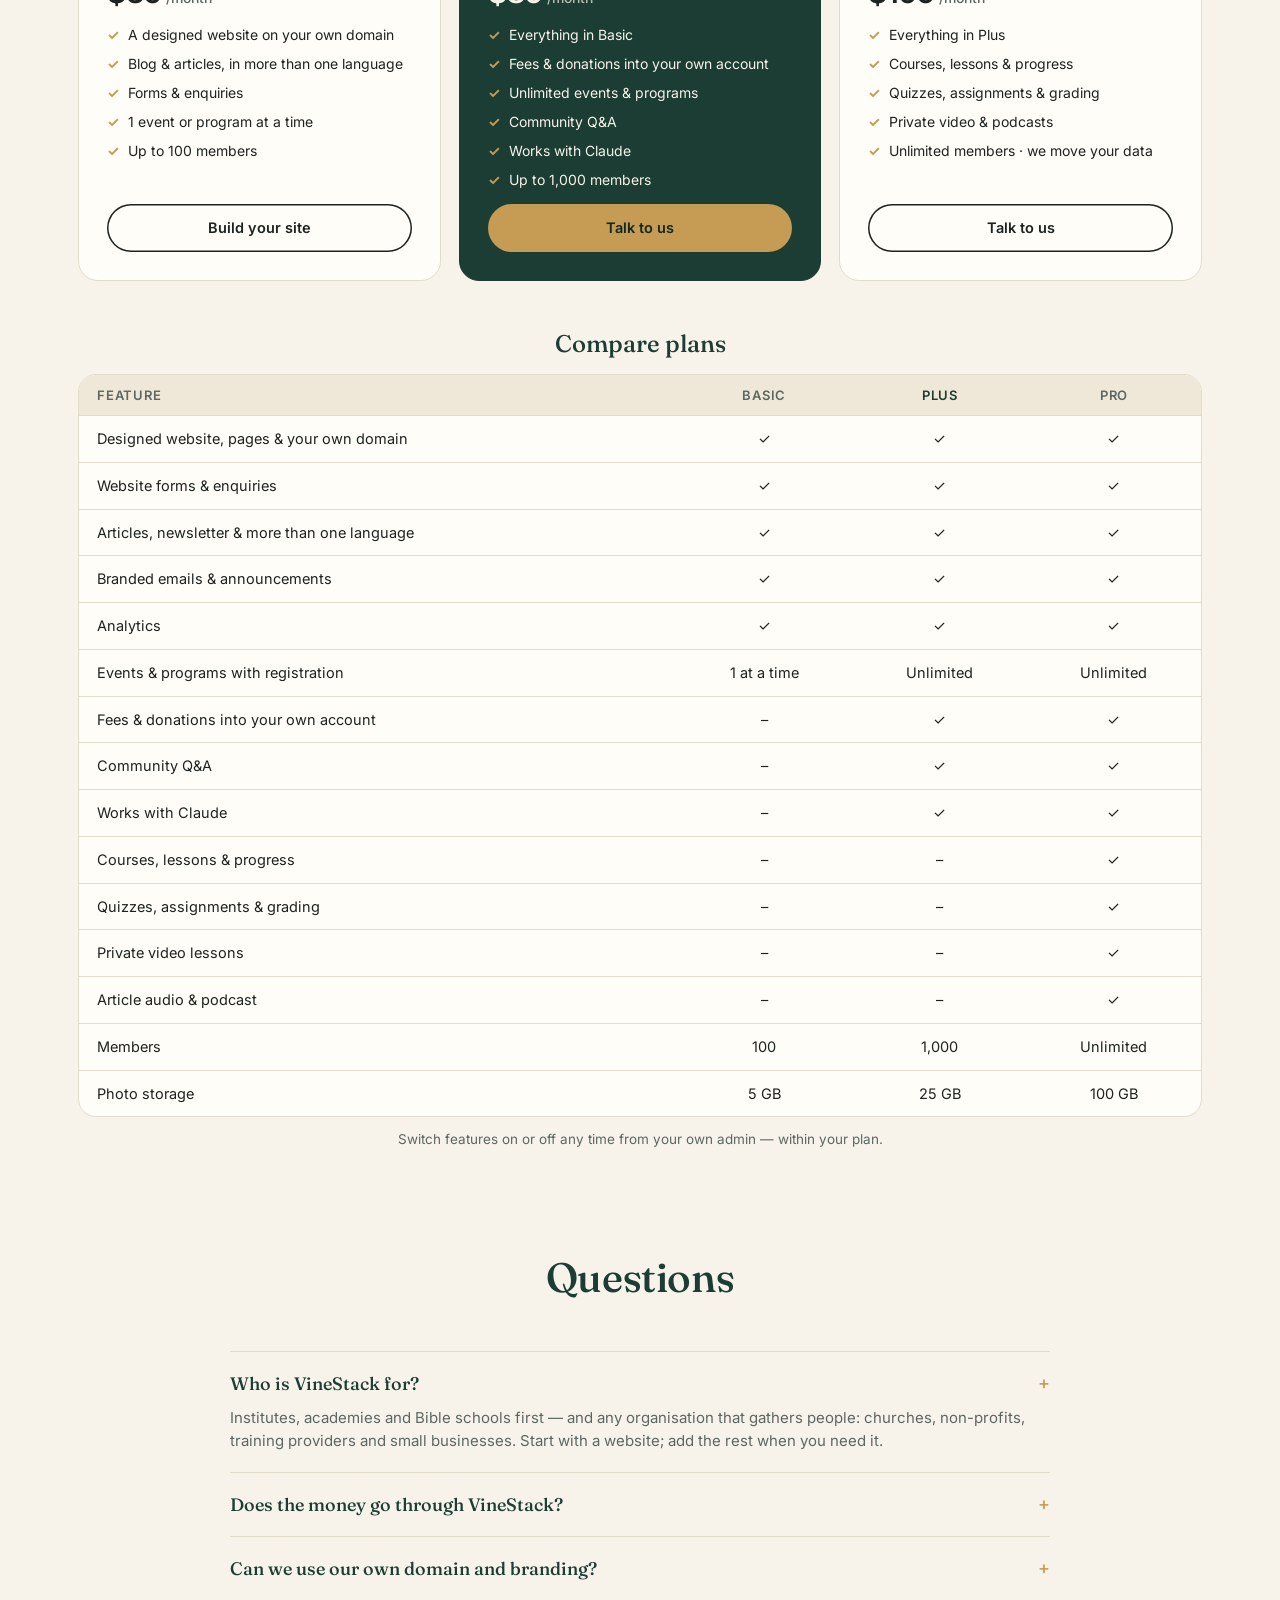
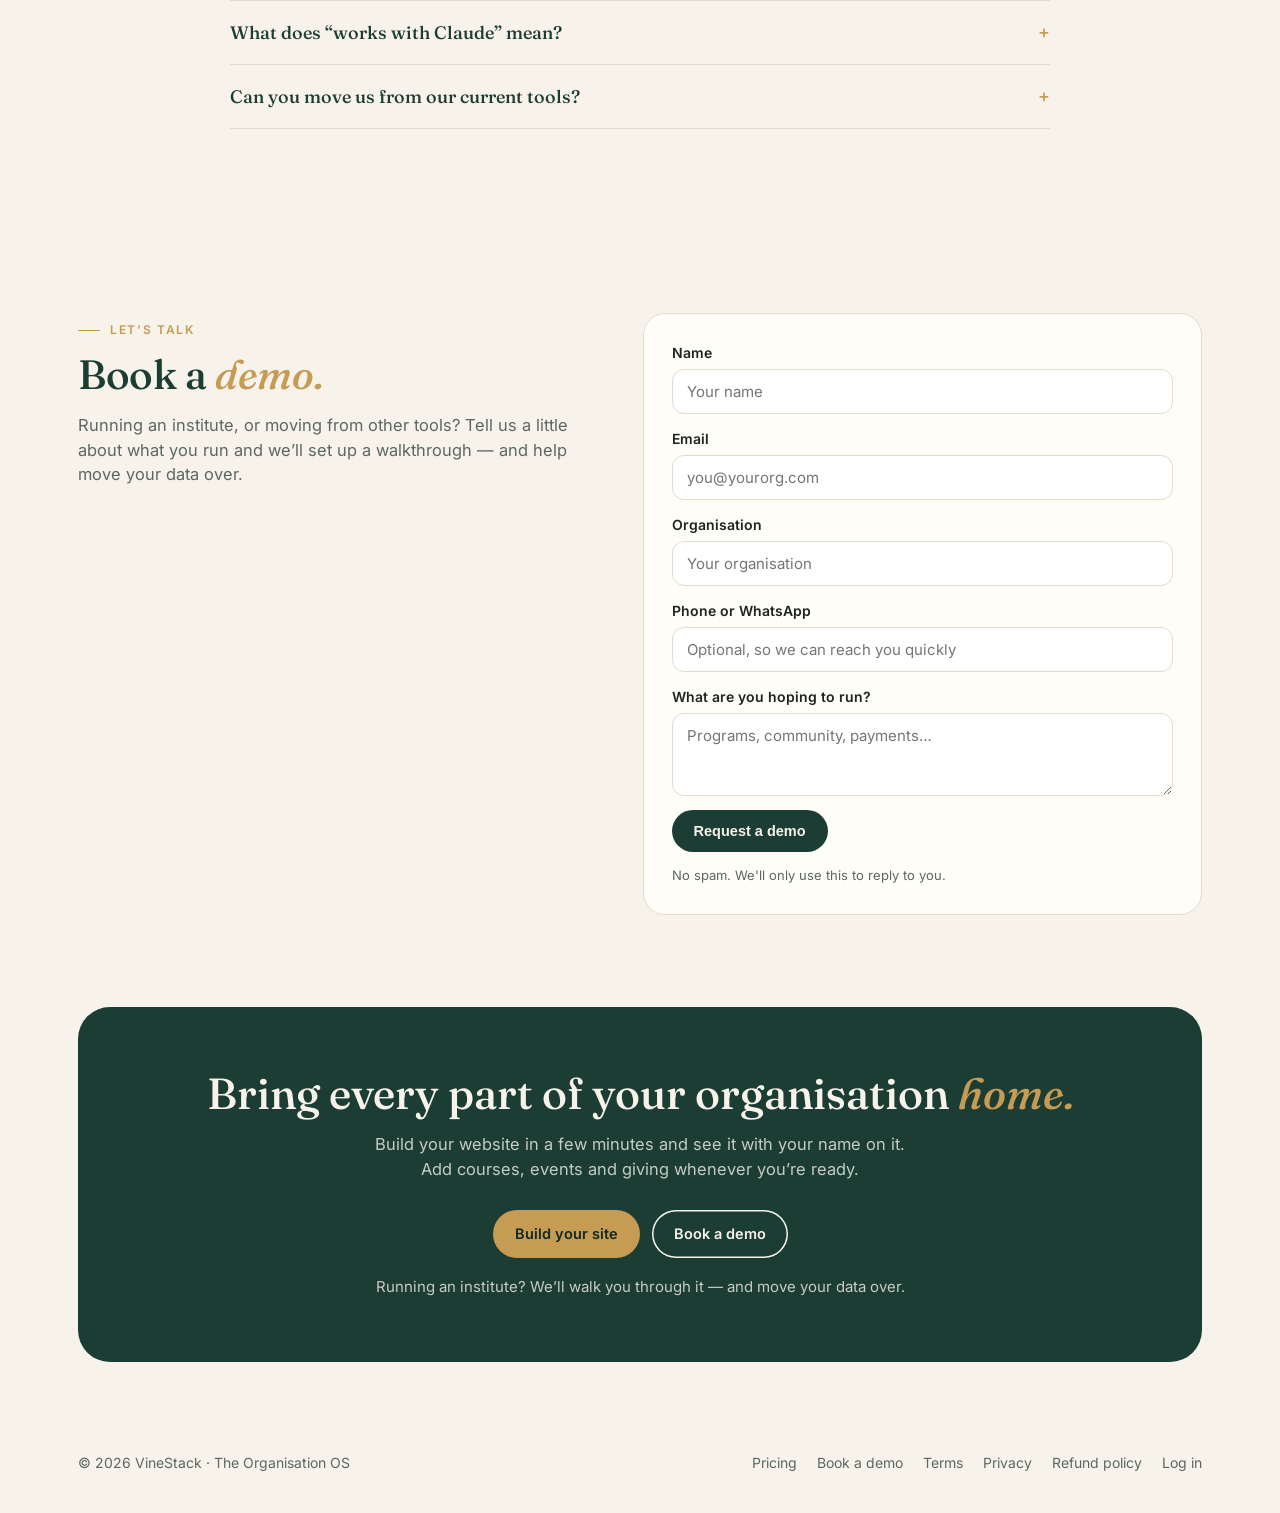
==== commit 470d2343: "feat(home): Compare plans table under the pricing cards (A and B) Co-Authored-By: Claude Opus 5.5 <n" ====
--- a/alternate.html
+++ b/alternate.html
@@ -255,7 +255,12 @@
     <ul><li>Everything in Basic</li><li>Fees &amp; donations into your own account</li><li>Unlimited events &amp; programs</li><li>Community Q&amp;A</li><li>Works with Claude</li><li>Up to 1,000 members</li></ul><a class="btn btn-gold" href="#demo">Talk to us</a></div>
   <div class="plan"><span class="stage">The full institute</span><h3>Pro</h3><div class="price"><span data-k="cur">₹</span><span class="price-amt" data-plan="pro">9,999</span><small> /month</small></div>
     <ul><li>Everything in Plus</li><li>Courses, lessons &amp; progress</li><li>Quizzes, assignments &amp; grading</li><li>Private video &amp; podcasts</li><li>Unlimited members · we move your data</li></ul><a class="btn btn-line" href="#demo">Talk to us</a></div>
-</div></div></section>
+</div>
+  <div class="cmp"><h3>Compare plans</h3><div class="cmp-scroll"><table>
+    <thead><tr><th>Feature</th><th>Basic</th><th>Plus</th><th>Pro</th></tr></thead>
+    <tbody><tr><td>Designed website, pages &amp; your own domain</td><td>✓</td><td>✓</td><td>✓</td></tr><tr><td>Website forms &amp; enquiries</td><td>✓</td><td>✓</td><td>✓</td></tr><tr><td>Articles, newsletter &amp; more than one language</td><td>✓</td><td>✓</td><td>✓</td></tr><tr><td>Branded emails &amp; announcements</td><td>✓</td><td>✓</td><td>✓</td></tr><tr><td>Analytics</td><td>✓</td><td>✓</td><td>✓</td></tr><tr><td>Events &amp; programs with registration</td><td>1 at a time</td><td>Unlimited</td><td>Unlimited</td></tr><tr><td>Fees &amp; donations into your own account</td><td>–</td><td>✓</td><td>✓</td></tr><tr><td>Community Q&amp;A</td><td>–</td><td>✓</td><td>✓</td></tr><tr><td>Works with Claude</td><td>–</td><td>✓</td><td>✓</td></tr><tr><td>Courses, lessons &amp; progress</td><td>–</td><td>–</td><td>✓</td></tr><tr><td>Quizzes, assignments &amp; grading</td><td>–</td><td>–</td><td>✓</td></tr><tr><td>Private video lessons</td><td>–</td><td>–</td><td>✓</td></tr><tr><td>Article audio &amp; podcast</td><td>–</td><td>–</td><td>✓</td></tr><tr><td>Members</td><td>100</td><td>1,000</td><td>Unlimited</td></tr><tr><td>Photo storage</td><td>5 GB</td><td>25 GB</td><td>100 GB</td></tr></tbody>
+  </table></div><p class="cmp-note">Switch features on or off any time from your own admin — within your plan.</p></div>
+</div></section>
 <section class="sec" id="faq" style="padding-top:0"><div class="wrap"><div class="sec-head center"><h2>Questions</h2></div><div class="faq">
   <details open><summary>Who is VineStack for?</summary><p>Institutes, academies and Bible schools first — and any organisation that gathers people: churches, non-profits, training providers and small businesses. Start with a website; add the rest when you need it.</p></details>
   <details><summary>Does the money go through VineStack?</summary><p>No. Fees and donations go straight into your organisation’s own Razorpay or Stripe account. VineStack never holds your money.</p></details>
--- a/home.css
+++ b/home.css
@@ -202,3 +202,17 @@
 
 .a-proof > .wrap > span:first-child b { white-space: nowrap; }
 @media (min-width: 901px) { .a-proof > .wrap > span:first-child { white-space: nowrap; } }
+
+/* Compare plans table (under the pricing cards) */
+.cmp { margin-top: 48px; }
+.cmp h3 { margin: 0 0 16px; text-align: center; font: 500 24px var(--serif); color: var(--vine); }
+.cmp-scroll { overflow-x: auto; border: 1px solid var(--line); border-radius: 18px; background: var(--paper); }
+.cmp table { width: 100%; border-collapse: collapse; font-size: 14.5px; min-width: 560px; }
+.cmp th, .cmp td { padding: 12px 18px; text-align: center; border-bottom: 1px solid var(--line); }
+.cmp th:first-child, .cmp td:first-child { text-align: left; }
+.cmp thead th { font: 600 13px var(--sans); letter-spacing: .06em; text-transform: uppercase; color: var(--mut); background: var(--ivory2); }
+.cmp thead th:nth-child(3) { color: var(--vine); }
+.cmp tbody tr:last-child td { border-bottom: 0; }
+.cmp td { color: var(--ink); }
+.cmp-note { margin: 12px 0 0; text-align: center; font-size: 13.5px; color: var(--mut); }
+@media (max-width: 600px) { .cmp th, .cmp td { padding: 10px 12px; font-size: 13.5px; } .cmp h3 { font-size: 21px; } }
